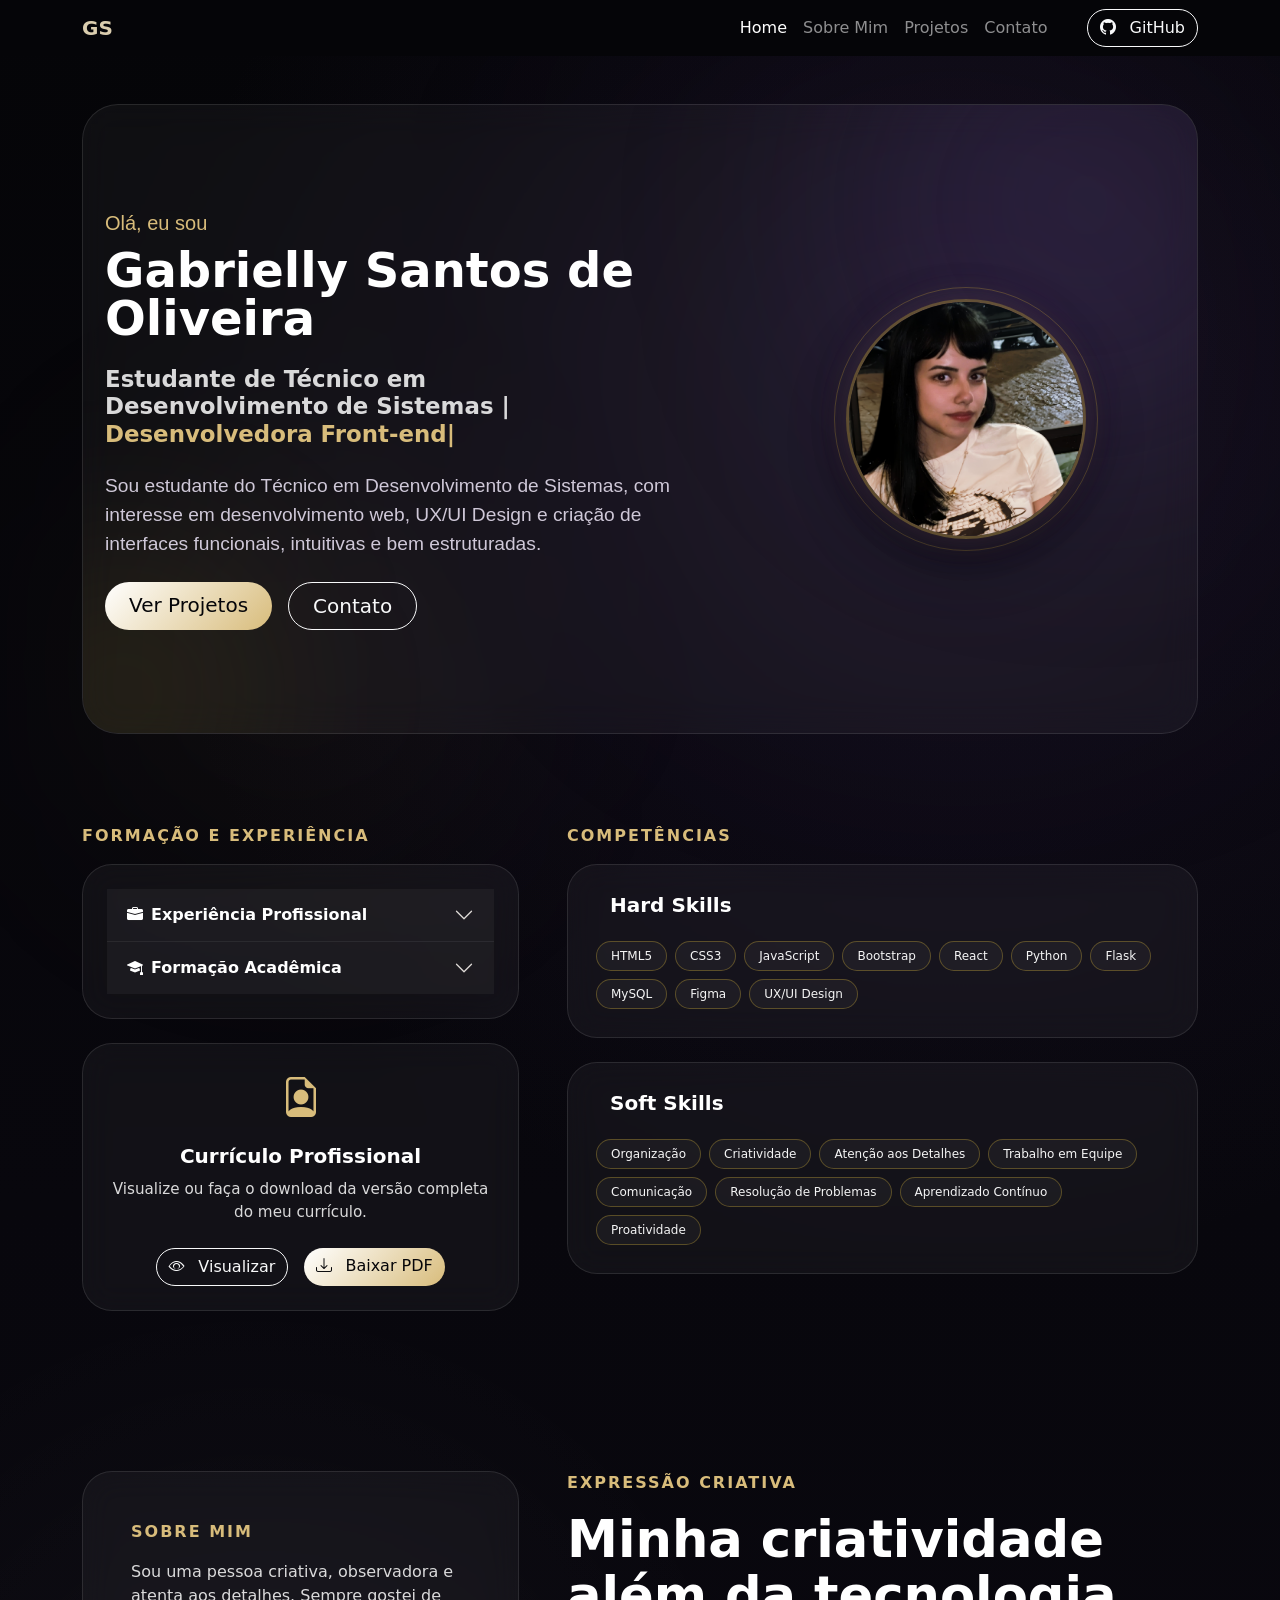
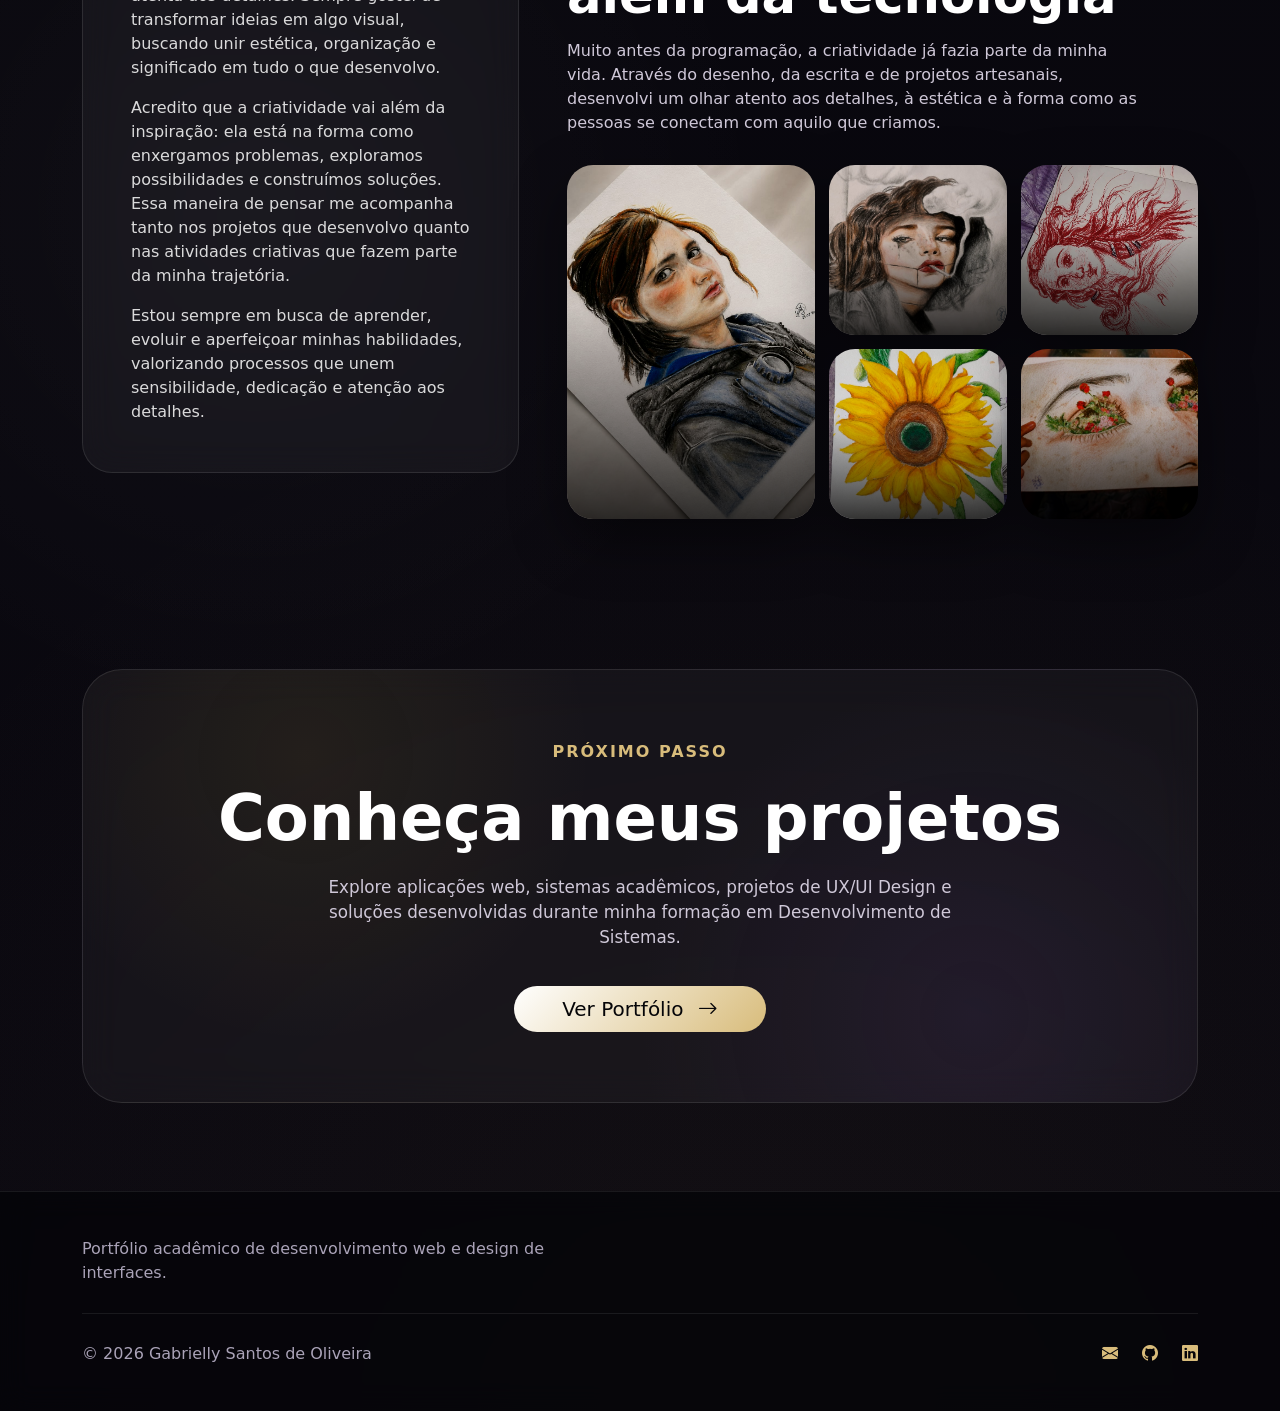
==== index.html @ 883ebcbf "att fontes" ====
<!DOCTYPE html>
<html lang="pt-br">

<head>
  <meta charset="UTF-8">
  <meta name="viewport" content="width=device-width, initial-scale=1.0">
  <title>Meu Portfólio</title>
  <link href="https://cdn.jsdelivr.net/npm/bootstrap@5.3.3/dist/css/bootstrap.min.css" rel="stylesheet">
  <link href="https://cdn.jsdelivr.net/npm/bootstrap-icons/font/bootstrap-icons.css" rel="stylesheet">
  <link rel="stylesheet" href="style-index.css">
</head>

<body class="d-flex flex-column min-vh-100">

  <nav class="navbar navbar-expand-lg navbar-dark">
    <div class="container">
      <a class="navbar-brand fw-bold" href="index.html">GS</a>

      <button class="navbar-toggler" type="button" data-bs-toggle="collapse" data-bs-target="#menu">
        <span class="navbar-toggler-icon"></span>
      </button>

      <div class="collapse navbar-collapse" id="menu">
        <ul class="navbar-nav ms-auto align-items-lg-center">
          <li class="nav-item">
            <a class="nav-link active" href="index.html">Home</a>
          </li>

          <li class="nav-item">
            <a class="nav-link" href="#sobre">Sobre Mim</a>
          </li>

          <li class="nav-item">
            <a class="nav-link" href="portfolio.html">Projetos</a>
          </li>

          <li class="nav-item">
            <a class="nav-link" href="contato.html">Contato</a>
          </li>

          <li class="nav-item ms-lg-3">
          <li class="nav-item ms-lg-3">
            <a href="https://github.com/GabriellySantos00" target="_blank" class="btn btn-outline-light rounded-pill">
              <i class="bi bi-github me-2"></i>
              GitHub
            </a>
          </li>
        </ul>
      </div>
    </div>
  </nav>


  <main class="container my-5 flex-grow-1">


    <section id="topo" class="section-area hero-art p-5">
      <div class="row align-items-center g-5">

        <div class="col-lg-7">


          <p class="lead mb-2">Olá, eu sou</p>

          <h1 class="hero-title">
            Gabrielly Santos de Oliveira
          </h1>

          <h3 class="mt-4 fw-bold hero-subtitle">
            Estudante de Técnico em<br>
            Desenvolvimento de Sistemas |
            <span class="typing-text"></span><span class="cursor">|</span>
          </h3>

          <p class="lead hero-text mt-4">
            Sou estudante do Técnico em Desenvolvimento de Sistemas, com interesse em desenvolvimento web,
            UX/UI Design e criação de interfaces funcionais, intuitivas e bem estruturadas.
          </p>

          <div class="d-flex gap-3 mt-4 flex-wrap">
            <a href="portfolio.html" class="btn btn-primary btn-lg rounded-pill px-4">
              Ver Projetos
            </a>

            <a href="contato.html" class="btn btn-outline-light btn-lg rounded-pill px-4">
              Contato
            </a>
          </div>
        </div>

        <div class="col-lg-5 text-center">
          <div class="profile-frame">
            <img src="imagens/eu.jpg" class="img-fluid profile-img" alt="Foto de perfil">
          </div>
        </div>

      </div>
    </section>


    <section id="jornada" class="section-area profile-section">
      <div class="row align-items-start g-5">


        <div class="col-lg-5">

          <p class="hero-label text-uppercase">Formação e Experiência</p>


          <div class="card art-card">
            <div class="card-body p-4">

              <div class="accordion accordion-flush" id="accordionCurriculo">

                <div class="accordion-item">
                  <h2 class="accordion-header">
                    <button class="accordion-button collapsed fw-bold" type="button" data-bs-toggle="collapse"
                      data-bs-target="#experiencia">
                      <i class="bi bi-briefcase-fill me-2"></i>
                      Experiência Profissional
                    </button>
                  </h2>

                  <div id="experiencia" class="accordion-collapse collapse" data-bs-parent="#accordionCurriculo">
                    <div class="accordion-body">
                      <h5 class="fw-bold">Aprendiz em Logística — CAIO</h5>

                      <p class="text-muted mb-2">
                        2023 – 2024
                      </p>

                      <p class="text-muted">
                        Atuei por 2 anos na área de logística, realizando controle de materiais,
                        registros em sistema, organização de informações e análise de inconsistências.
                      </p>

                      <h5 class="fw-bold mt-4">Registro Empregatício — Usina São Manuel SA</h5>

                      <p class="text-muted mb-2">
                        2025 – Atual
                      </p>

                      <ul class="text-muted mb-0">
                        <li>Comprovação de assiduidade</li>
                        <li>Desenvolvimento front-end e back-end</li>
                        <li>Manipulação de banco de dados</li>
                        <li>Elaboração de projetos</li>
                      </ul>
                    </div>
                  </div>
                </div>

                <div class="accordion-item">
                  <h2 class="accordion-header">
                    <button class="accordion-button collapsed fw-bold" type="button" data-bs-toggle="collapse"
                      data-bs-target="#formacao">
                      <i class="bi bi-mortarboard-fill me-2"></i>
                      Formação Acadêmica
                    </button>
                  </h2>

                  <div id="formacao" class="accordion-collapse collapse" data-bs-parent="#accordionCurriculo">
                    <div class="accordion-body">
                      <h5 class="fw-bold">Técnico em Desenvolvimento de Sistemas</h5>

                      <p class="text-muted">SENAI — Em andamento</p>

                      <ul class="text-muted mb-0">
                        <li>Lógica de programação</li>
                        <li>Desenvolvimento web</li>
                        <li>Front-end e back-end</li>
                        <li>Banco de dados</li>
                        <li>UX/UI Design</li>
                      </ul>

                      <h5 class="fw-bold mt-4">Curso de Inglês - Nível Básico</h5>

                      <p class="text-muted">
                        NovaMicroWay — 2018
                      </p>

                      <ul class="text-muted mb-0">
                        <li>Leitura e interpretação de textos</li>
                        <li>Vocabulário e comunicação</li>
                        <li>Compreensão oral e escrita</li>
                      </ul>
                    </div>
                  </div>
                </div>

              </div>

            </div>
          </div>


          <div class="mt-4">
            <div class="card art-card curriculo-card">
              <div class="card-body p-4 text-center">

                <i class="bi bi-file-earmark-person fs-1 mb-3 d-block"></i>

                <h5 class="fw-bold">Currículo Profissional</h5>

                <p class="text-muted mb-4">
                  Visualize ou faça o download da versão completa do meu currículo.
                </p>

                <div class="d-flex justify-content-center gap-3 flex-wrap">
                  <a href="/gabrielly_oliveira_curriculo.pdf" target="_blank"
                    class="btn btn-outline-light rounded-pill">
                    <i class="bi bi-eye me-2"></i>
                    Visualizar
                  </a>

                  <a href="/gabrielly_oliveira_curriculo.pdf" download class="btn btn-primary rounded-pill">
                    <i class="bi bi-download me-2"></i>
                    Baixar PDF
                  </a>
                </div>

              </div>
            </div>
          </div>

        </div>


        <div class="col-lg-7">

          <p class="hero-label text-uppercase">Competências</p>



          <div class="skill-category-card mb-4">
            <div class="skill-category-title">
              <i class="bi"></i>
              <h5>Hard Skills</h5>
            </div>

            <div class="d-flex flex-wrap gap-2">
              <span class="badge">HTML5</span>
              <span class="badge">CSS3</span>
              <span class="badge">JavaScript</span>
              <span class="badge">Bootstrap</span>
              <span class="badge">React</span>
              <span class="badge">Python</span>
              <span class="badge">Flask</span>
              <span class="badge">MySQL</span>
              <span class="badge">Figma</span>
              <span class="badge">UX/UI Design</span>
            </div>
          </div>

          <div class="skill-category-card">
            <div class="skill-category-title">
              <i class="bi"></i>
              <h5>Soft Skills</h5>
            </div>

            <div class="d-flex flex-wrap gap-2">
              <span class="badge">Organização</span>
              <span class="badge">Criatividade</span>
              <span class="badge">Atenção aos Detalhes</span>
              <span class="badge">Trabalho em Equipe</span>
              <span class="badge">Comunicação</span>
              <span class="badge">Resolução de Problemas</span>
              <span class="badge">Aprendizado Contínuo</span>
              <span class="badge">Proatividade</span>
            </div>
          </div>

        </div>

      </div>
    </section>

    <section id="sobre" class="section-area about-section">
      <div class="row align-items-center g-5">


        <div class="col-lg-5">
          <div class="card art-card h-100">
            <div class="card-body p-4 p-lg-5">

              <p class="hero-label text-uppercase">
                Sobre mim
              </p>

              <p class="text-muted">
                Sou uma pessoa criativa, observadora e atenta aos detalhes. Sempre gostei de transformar ideias em algo
                visual, buscando unir estética, organização e significado em tudo o que desenvolvo.
              </p>

              <p class="text-muted">
                Acredito que a criatividade vai além da inspiração: ela está na forma como enxergamos problemas,
                exploramos possibilidades e construímos soluções. Essa maneira de pensar me acompanha tanto nos projetos
                que desenvolvo quanto nas atividades criativas que fazem parte da minha trajetória.
              </p>

              <p class="text-muted mb-0">
                Estou sempre em busca de aprender, evoluir e aperfeiçoar minhas habilidades, valorizando processos que
                unem sensibilidade, dedicação e atenção aos detalhes.
              </p>

            </div>
          </div>
        </div>

        <div class="col-lg-7">

          <p class="hero-label text-uppercase">Expressão Criativa</p>

          <h2 class="creative-heading">
            Minha criatividade<br>
            além da tecnologia
          </h2>

          <p class="creative-subtitle">
            Muito antes da programação, a criatividade já fazia parte da minha vida.
            Através do desenho, da escrita e de projetos artesanais, desenvolvi um olhar
            atento aos detalhes, à estética e à forma como as pessoas se conectam com aquilo que criamos.
          </p>

          <div class="creative-gallery-pro">

            <button class="art-preview art-main" data-bs-toggle="modal" data-bs-target="#modalArte1">
              <img src="imagens/desenho1.jpg" alt="Desenho feito à mão">
              <span>Visualizar obra</span>
            </button>

            <button class="art-preview" data-bs-toggle="modal" data-bs-target="#modalArte2">
              <img src="imagens/desenho2.jpg" alt="Desenho feito à mão">
              <span>Visualizar obra</span>
            </button>

            <button class="art-preview" data-bs-toggle="modal" data-bs-target="#modalArte3">
              <img src="imagens/desenho3.jpg" alt="Desenho feito à mão">
              <span>Visualizar obra</span>
            </button>

            <button class="art-preview" data-bs-toggle="modal" data-bs-target="#modalArte4">
              <img src="imagens/desenho4.jpg" alt="Desenho feito à mão">
              <span>Visualizar obra</span>
            </button>

            <button class="art-preview" data-bs-toggle="modal" data-bs-target="#modalArte5">
              <img src="imagens/desenho5.jpg" alt="Desenho feito à mão">
              <span>Visualizar obra</span>
            </button>

          </div>
        </div>

      </div>
    </section>


    <section class="cta-projects">

      <div class="cta-card">

        <p class="hero-label text-uppercase">
          Próximo passo
        </p>

        <h2 class="cta-title">
          Conheça meus projetos
        </h2>

        <p class="cta-text">
          Explore aplicações web, sistemas acadêmicos, projetos de UX/UI Design
          e soluções desenvolvidas durante minha formação em Desenvolvimento de Sistemas.
        </p>

        <a href="portfolio.html" class="btn btn-primary btn-lg rounded-pill px-5">

          Ver Portfólio
          <i class="bi bi-arrow-right ms-2"></i>

        </a>

      </div>

    </section>

    <div class="modal fade" id="modalArte1" tabindex="-1">
      <div class="modal-dialog modal-dialog-centered modal-xl">
        <div class="modal-content art-modal">
          <button type="button" class="btn-close btn-close-white ms-auto m-3" data-bs-dismiss="modal"></button>
          <img src="imagens/desenho1.jpg" alt="Desenho ampliado">
        </div>
      </div>
    </div>

    <div class="modal fade" id="modalArte2" tabindex="-1">
      <div class="modal-dialog modal-dialog-centered modal-xl">
        <div class="modal-content art-modal">
          <button type="button" class="btn-close btn-close-white ms-auto m-3" data-bs-dismiss="modal"></button>
          <img src="imagens/desenho2.jpg" alt="Desenho ampliado">
        </div>
      </div>
    </div>

    <div class="modal fade" id="modalArte3" tabindex="-1">
      <div class="modal-dialog modal-dialog-centered modal-xl">
        <div class="modal-content art-modal">
          <button type="button" class="btn-close btn-close-white ms-auto m-3" data-bs-dismiss="modal"></button>
          <img src="imagens/desenho3.jpg" alt="Desenho ampliado">
        </div>
      </div>
    </div>
    <div class="modal fade" id="modalArte4" tabindex="-1">
      <div class="modal-dialog modal-dialog-centered modal-xl">
        <div class="modal-content art-modal">
          <button type="button" class="btn-close btn-close-white ms-auto m-3" data-bs-dismiss="modal"></button>
          <img src="imagens/desenho4.jpg" alt="Desenho ampliado">
        </div>
      </div>
    </div>
    <div class="modal fade" id="modalArte5" tabindex="-1">
      <div class="modal-dialog modal-dialog-centered modal-xl">
        <div class="modal-content art-modal">
          <button type="button" class="btn-close btn-close-white ms-auto m-3" data-bs-dismiss="modal"></button>
          <img src="imagens/desenho5.jpg" alt="Desenho ampliado">
        </div>
      </div>
    </div>
  </main>



  <footer class="portfolio-footer mt-auto">
    <div class="container">
      <div class="row align-items-center g-4">

        <div class="col-md-6 text-center text-md-start">

          <p class="footer-subtitle mb-0">
            Portfólio acadêmico de desenvolvimento web e design de interfaces.
          </p>
        </div>



      </div>

      <div class="footer-divider"></div>

      <div class="d-flex flex-column flex-md-row justify-content-between align-items-center gap-3">

        <p class="footer-copy mb-0">
          © 2026 Gabrielly Santos de Oliveira
        </p>

        <div class="footer-social">

          <a href="mailto:gabby28.ap@gmail.com">
            <i class="bi bi-envelope-fill"></i>
          </a>

          <a href="https://github.com/GabriellySantos00">
            <i class="bi bi-github"></i>
          </a>

          <a href="https://www.linkedin.com/in/gabrielly--oliveira/">
            <i class="bi bi-linkedin"></i>
          </a>

        </div>

      </div>
    </div>
  </footer>


  <script src="https://cdn.jsdelivr.net/npm/bootstrap@5.3.3/dist/js/bootstrap.bundle.min.js"></script>
  <script src="script-index.js"></script>
</body>

</html>
---- style-index.css ----
html {
    scroll-behavior: smooth;
}

body {
    background:
        radial-gradient(circle at 75% 15%,
            rgba(78, 52, 115, .18),
            transparent 30%),

        radial-gradient(circle at 20% 60%,
            rgba(255, 255, 255, .03),
            transparent 25%),

        radial-gradient(circle at 60% 100%,
            rgba(185, 150, 84, .05),
            transparent 35%),

        linear-gradient(180deg,
            #050508 0%,
            #08070d 40%,
            #0b0911 100%);

    color: #f5f5f5;
    min-height: 100vh;
    overflow-x: hidden;
}

body::before {
    content: "";
    position: fixed;

    width: 520px;
    height: 520px;

    top: 8%;
    right: 5%;

    background: rgba(78, 52, 115, .16);

    filter: blur(140px);

    border-radius: 50%;

    z-index: -1;

    animation: floatingLight 12s ease-in-out infinite alternate;
}

body::after {
    content: "";

    position: fixed;

    width: 380px;
    height: 380px;

    bottom: 5%;
    left: 8%;

    background: rgba(185, 150, 84, .06);

    filter: blur(130px);

    border-radius: 50%;

    z-index: -1;

    animation: floatingLight2 14s ease-in-out infinite alternate;
}

/* NAVBAR */
.navbar,
.navbar.bg-dark {
    background-color: #050508 !important;
    background: #050508 !important;
    backdrop-filter: none;
}

/* HERO */
.hero-art {
    background: rgba(255, 255, 255, .045);
    border: 1px solid rgba(255, 255, 255, .10);
    backdrop-filter: blur(18px);
    border-radius: 36px;
    position: relative;
    overflow: hidden;
    animation: fadeUp .9s ease both;
    padding: 32px 22px !important;
    min-height: 70vh;
}

.hero-art::before {
    content: "";
    position: absolute;
    width: 460px;
    height: 460px;
    right: -120px;
    top: -130px;
    border-radius: 50%;
    background: rgba(78, 52, 115, .28);
    filter: blur(115px);
    animation: pulseGlow 5s ease-in-out infinite alternate;
}

.hero-subtitle {
    font-size: 1.43rem;
}

.hero-text {
    font-size: 1.2rem;
}

.lead {
    color: #d8bc7b !important;
    font-weight: 400;
    font-family: "Inter", sans-serif;
}

.hero-art::after {
    content: "";
    position: absolute;
    width: 280px;
    height: 280px;
    left: -100px;
    bottom: -100px;
    border-radius: 50%;
    background: rgba(212, 175, 55, .10);
    filter: blur(90px);
}

.hero-art * {
    position: relative;
    z-index: 2;
}

.hero-label {
    color: #d8bc7b;
    letter-spacing: 2px;
    font-weight: 600;
}

.hero-title {
    color: #ffffff;
    font-size: clamp(2rem, 4vw, 3rem);
    font-weight: 800;
    line-height: 1;
}




.hero-text,
.text-muted {
    color: #cfc8d8 !important;
}

.profile-frame {
    display: inline-block;
    position: relative;
    animation: floatImg 4s ease-in-out infinite;
}

.profile-frame::before {
    content: "";
    position: absolute;
    inset: -12px;
    border-radius: 50%;
    border: 1px solid rgba(212, 175, 55, .30);
}

.profile-img {
    width: 240px;
    height: 240px;
    object-fit: cover;
    border-radius: 50%;
    border: 3px solid rgba(212, 175, 55, .35);
    box-shadow:
        0 0 35px rgba(78, 52, 115, .25),
        0 0 30px rgba(212, 175, 55, .10),
        0 22px 55px rgba(0, 0, 0, .45);
}

.art-card {
    background: rgba(255, 255, 255, .045) !important;
    border: 1px solid rgba(255, 255, 255, .10) !important;
    color: #f5f5f5 !important;
    border-radius: 30px !important;
    backdrop-filter: blur(16px);
    transition: .35s ease;
    animation: fadeUp .9s ease both;
}

.art-card:hover {
    transform: translateY(-8px);
    border-color: rgba(212, 175, 55, .35) !important;
    box-shadow:
        0 0 35px rgba(78, 52, 115, .15),
        0 25px 55px rgba(0, 0, 0, .38);
}

.art-card h3,
.art-card h4,
.art-card h5,
.art-card h6 {
    color: #ffffff !important;
}


.badge {
    background: rgba(255, 255, 255, .04) !important;
    color: #f5f5f5 !important;
    border: 1px solid rgba(212, 175, 55, .34);
    border-radius: 999px;
    padding: 8px 14px !important;
    font-weight: 500;
    transition: .3s;
}

.badge:hover {
    border-color: #d8bc7b;
    box-shadow: 0 0 18px rgba(212, 175, 55, .20);
}

.skills-category-grid {
    display: grid;
    grid-template-columns: 1fr 1fr;
    gap: 24px;
}

.skill-category-card {
    background: rgba(255, 255, 255, .045);
    border: 1px solid rgba(255, 255, 255, .10);
    border-radius: 30px;
    padding: 28px;
    backdrop-filter: blur(16px);
    transition: .35s ease;
}

.skill-category-card+.skill-category-card {
    margin-top: 20px;
}

.skill-category-card:hover {
    transform: translateY(-8px);
    border-color: rgba(212, 175, 55, .35);
    box-shadow:
        0 0 35px rgba(78, 52, 115, .15),
        0 25px 55px rgba(0, 0, 0, .38);
}

.skill-category-title {
    display: flex;
    align-items: center;
    gap: 14px;
    margin-bottom: 24px;
}

.skill-category-title i {
    color: #d8bc7b;
    font-size: 1.8rem;
}

.skill-category-title h5 {
    color: #fff;
    font-weight: 700;
    margin: 0;
}

@media (max-width: 768px) {
    .skills-category-grid {
        grid-template-columns: 1fr;
    }
}

.btn-primary {
    background: linear-gradient(135deg, #ffffff, #d8bc7b);
    border: none;
    color: #050508 !important;
    transition: .3s;
}

.btn-primary:hover {
    background: linear-gradient(135deg, #d8bc7b, #b68b42);
    transform: translateY(-3px);
    color: #050508 !important;
    box-shadow: 0 0 25px rgba(212, 175, 55, .28);
}

.accordion-item {
    background: transparent !important;
    border-color: rgba(255, 255, 255, .10) !important;
}

.accordion-button {
    background: rgba(255, 255, 255, .04) !important;
    color: #ffffff !important;
}

.accordion-button:not(.collapsed) {
    background: rgba(212, 175, 55, .08) !important;
}

.accordion-button::after {
    filter: invert(1);
}

.accordion-body {
    background: transparent !important;
    color: #cfc8d8 !important;
}

.portfolio-footer {
    margin-top: 90px;
    padding: 45px 0;
    background: rgba(5, 5, 8, .78);
    border-top: 1px solid rgba(255, 255, 255, .08);
    backdrop-filter: blur(14px);
}

.footer-title {
    color: #ffffff;
}

.footer-subtitle,
.footer-copy {
    color: #aaa3b8;
}

.footer-divider {
    height: 1px;
    background: rgba(255, 255, 255, .08);
    margin: 28px 0;
}

.footer-social {
    display: flex;
    gap: 24px;
}

.footer-social a {
    color: #d8bc7b;
    text-decoration: none;
    transition: .3s;
}

.footer-social a:hover {
    color: #fff;
    transform: translateY(-3px);
}

.section-area {
    padding: 70px 0;
    margin-bottom: 20px;
    display: flex;
    align-items: center;
}


.section-title {
    font-size: clamp(2.4rem, 5vw, 4.2rem);
    font-weight: 800;
    color: #fff;
}

.typing-text {
    color: #d8bc7b;
    /* display: inline-block;
    white-space: nowrap; */
}

.cursor {
    color: #d8bc7b;
    animation: blink .8s infinite;
}

.section-img {
    width: 100%;
    max-height: 420px;
    object-fit: cover;
    border-radius: 32px;
    border: 1px solid rgba(255, 255, 255, .10);
    box-shadow: 0 25px 60px rgba(0, 0, 0, .45);
}

.cta-section {
    text-align: center;
    padding: 90px 30px;
}

@keyframes blink {
    50% {
        opacity: 0;
    }
}


@keyframes floatingLight {
    from {
        transform: translate(0, 0) scale(1);
    }

    to {
        transform: translate(-80px, 60px) scale(1.15);
    }
}

@keyframes floatingLight2 {
    from {
        transform: translate(0, 0) scale(1);
    }

    to {
        transform: translate(70px, -50px) scale(1.1);
    }
}

@keyframes pulseGlow {
    from {
        opacity: .45;
        transform: scale(1);
    }

    to {
        opacity: .85;
        transform: scale(1.12);
    }
}

@keyframes fadeUp {
    from {
        opacity: 0;
        transform: translateY(28px);
    }

    to {
        opacity: 1;
        transform: translateY(0);
    }
}

@keyframes floatImg {

    0%,
    100% {
        transform: translateY(0);
    }

    50% {
        transform: translateY(-12px);
    }
}

.creative-box {
    background: rgba(255, 255, 255, .045);
    border: 1px solid rgba(255, 255, 255, .10);
    border-radius: 30px;
    padding: 32px;
    backdrop-filter: blur(16px);
    animation: fadeUp .9s ease both;
}

.creative-title {
    color: #fff;
    font-size: clamp(1.8rem, 3vw, 2.6rem);
    font-weight: 800;
    margin-bottom: 16px;
}

.creative-heading {
    font-size: clamp(2rem, 4vw, 3.2rem);
    font-weight: 800;
    line-height: 1.1;
    color: #fff;
    margin-bottom: 16px;
}

.creative-subtitle {
    color: #cfc8d8;
    max-width: 580px;
    margin-bottom: 30px;

}

.creative-gallery-pro {
    display: grid;
    grid-template-columns: 1.4fr 1fr 1fr;
    grid-template-rows: 170px 170px;
    gap: 14px;
}

.art-preview {
    position: relative;
    border: 0;
    padding: 0;
    border-radius: 26px;
    overflow: hidden;
    background: transparent;
    cursor: pointer;
    box-shadow: 0 22px 55px rgba(0, 0, 0, .45);
}

.art-main {
    grid-row: span 2;
}

.art-preview img {
    width: 100%;
    height: 100%;
    object-fit: cover;
    transition: .6s ease;
    filter: contrast(1.05) brightness(.88);
}

.art-preview::after {
    content: "";
    position: absolute;
    inset: 0;
    background: linear-gradient(to top, rgba(0, 0, 0, .75), transparent 60%);
}

.art-preview:hover img {
    transform: scale(1.08);
    filter: contrast(1.12) brightness(1);
}

.art-preview:hover {
    outline: 1px solid rgba(212, 175, 55, .45);
    box-shadow:
        0 0 35px rgba(78, 52, 115, .22),
        0 28px 65px rgba(0, 0, 0, .55);
}

.art-preview:hover span::after {
    content: " • ampliar";
    color: #d8bc7b;
    font-weight: 500;
}

.art-preview span {
    position: absolute;
    left: 20px;
    bottom: 18px;
    z-index: 2;
    color: rgba(255, 255, 255, .9);
    font-size: .9rem;
    font-weight: 500;
    opacity: 0;
    transition: .3s;
}

.art-preview:hover span {
    opacity: 1;
}

@media (max-width: 768px) {
    .creative-gallery-pro {
        grid-template-columns: 1fr;
        grid-template-rows: auto;
    }

    .art-preview,
    .art-main {
        height: 260px;
        grid-row: auto;
    }
}

.art-modal {
    background: rgba(5, 5, 8, .95) !important;
    border: 1px solid rgba(255, 255, 255, .12);
    border-radius: 28px;
    overflow: hidden;
    backdrop-filter: blur(18px);
}

.art-modal img {
    width: 100%;
    max-height: 85vh;
    object-fit: contain;
    padding: 0 24px 24px;
}

.modal-backdrop.show {
    opacity: .85;
}

@media (max-width: 768px) {
    .creative-gallery-pro {
        grid-template-columns: 1fr;
        grid-template-rows: auto;
    }

    .main-art {
        grid-row: auto;
    }

    .art-preview {
        height: 260px;
    }
}


.curriculo-card .bi-file-earmark-person {
    color: #d8bc7b;
}

.curriculo-card h5 {
    color: #fff;
    margin-bottom: 10px;
}

.curriculo-card p {
    font-size: .95rem;
}

.cta-projects {
    padding: 60px 0 40px;
}

.cta-card {
    position: relative;
    text-align: center;
    padding: 70px 40px;
    border-radius: 40px;

    background:
        radial-gradient(circle at 20% 20%, rgba(212, 175, 55, .08), transparent 30%),
        radial-gradient(circle at 80% 80%, rgba(78, 52, 115, .18), transparent 35%),
        rgba(255, 255, 255, .04);

    border: 1px solid rgba(255, 255, 255, .10);
    backdrop-filter: blur(18px);
    overflow: hidden;
}

.cta-title {
    color: #fff;
    font-size: clamp(2.2rem, 5vw, 4rem);
    font-weight: 800;
    margin-bottom: 18px;
}

.cta-text {
    max-width: 700px;
    margin: 0 auto 35px;
    color: #cfc8d8;
    font-size: 1.05rem;
}

.cta-card .btn {
    transition: .35s ease;
}

.cta-card .btn:hover {
    transform: translateY(-4px);
}

.navbar-brand {
    color: #f1e2c0e7 !important;
}

@media (max-width: 992px) {
    .section-area {
        padding: 60px 0;
        margin-bottom: 20px;
    }

    .hero-title {
        font-size: 2.7rem;
    }

    .profile-img {
        width: 190px;
        height: 190px;
    }

    .carousel-item img {
        height: 380px !important;
        max-height: 380px;
    }

    .carousel-caption {
        position: static;
        transform: none;
        margin: 18px auto 0;
        max-width: 100%;
    }

    .creative-gallery-pro {
        grid-template-columns: 1fr 1fr;
        grid-template-rows: auto;
    }

    .art-main {
        grid-column: span 2;
        grid-row: auto;
    }

    .art-preview {
        height: 230px;
    }
}

@media (max-width: 576px) {
    main.container {
        padding-inline: 20px;
    }

    .lead {
        color: #ffffff !important;
        font-weight: 300;
        font-family: "Inter", sans-serif;
        font-size: 0.9rem !important;
    }

    .hero-art .btn {
        font-size: 0.95rem !important;
        padding: 10px 14px !important;
    }

    .hero-art {
        padding: 30px 30px !important;
    }

    .navbar-brand {
        font-size: 1.4rem;
    }

    .hero-title {
        font-size: 1.6rem;
        line-height: 1.1;
        word-break: normal;
    }

    .hero-subtitle {
        font-size: 1.2rem;
        min-height: 2.5rem;
        line-height: 1.2;
    }

    .hero-text {
        font-size: 0.93rem !important;
    }

    .hero-art .d-flex {
        display: flex !important;
        flex-wrap: nowrap !important;
        justify-content: center;
        gap: 10px;
    }

    .hero-art .btn {
        flex: 1;
        font-size: 0.78rem;
        padding: 8px 10px;
        min-width: 0;
        white-space: nowrap;
    }

    .hero-art .btn {
        display: inline-flex;
        align-items: center;
        justify-content: center;
    }




    .section-title,
    .creative-heading,
    .cta-title {
        font-size: 1.8rem;
    }

    .skill-category-card,
    .art-card,
    .curriculo-card,
    .cta-card {
        padding: 22px !important;
        border-radius: 24px !important;
    }

    .badge {
        font-size: .8rem;
        padding: 7px 11px !important;
    }

    .carousel-item img {
        height: 260px !important;
        max-height: 260px;
    }

    .carousel-control-prev,
    .carousel-control-next {
        width: 42px;
    }

    .carousel-arrow,
    .carousel-control-prev-icon,
    .carousel-control-next-icon {
        width: 42px;
        height: 42px;
    }

    .creative-gallery-pro {
        grid-template-columns: 1fr;
    }

    .art-main {
        grid-column: auto;
    }

    .art-preview {
        height: 260px;
    }

    .footer-social,
    .footer-links {
        justify-content: center;
    }
}

@media (min-width: 1400px) {
    .container {
        max-width: 1180px;
    }

    .hero-art {
        min-height: 680px;
        padding: 70px !important;
    }

    .hero-title {
        font-size: 3rem;
    }

    .profile-img {
        width: 280px;
        height: 280px;
    }

    .section-area {
        padding: 80px 0;
    }

    .creative-gallery-pro {
        grid-template-rows: 220px 220px;
    }

    .art-preview {
        min-height: 220px;
    }
}

@media (min-width: 1800px) {
    .container {
        max-width: 1280px;
    }

    .hero-art {
        min-height: 720px;
    }

    .hero-title {
        font-size: 3rem;
    }

    .creative-gallery-pro {
        grid-template-rows: 250px 250px;
    }
}

.about-section .row {
    align-items: flex-start !important;
}

/* textos que estavam ficando cinza */
.hero-subtitle {
    color: #ffffffd7 !important;
}

.about-section .text-muted,
.curriculo-card .text-muted {
    color: #ffffffd7 !important;
}
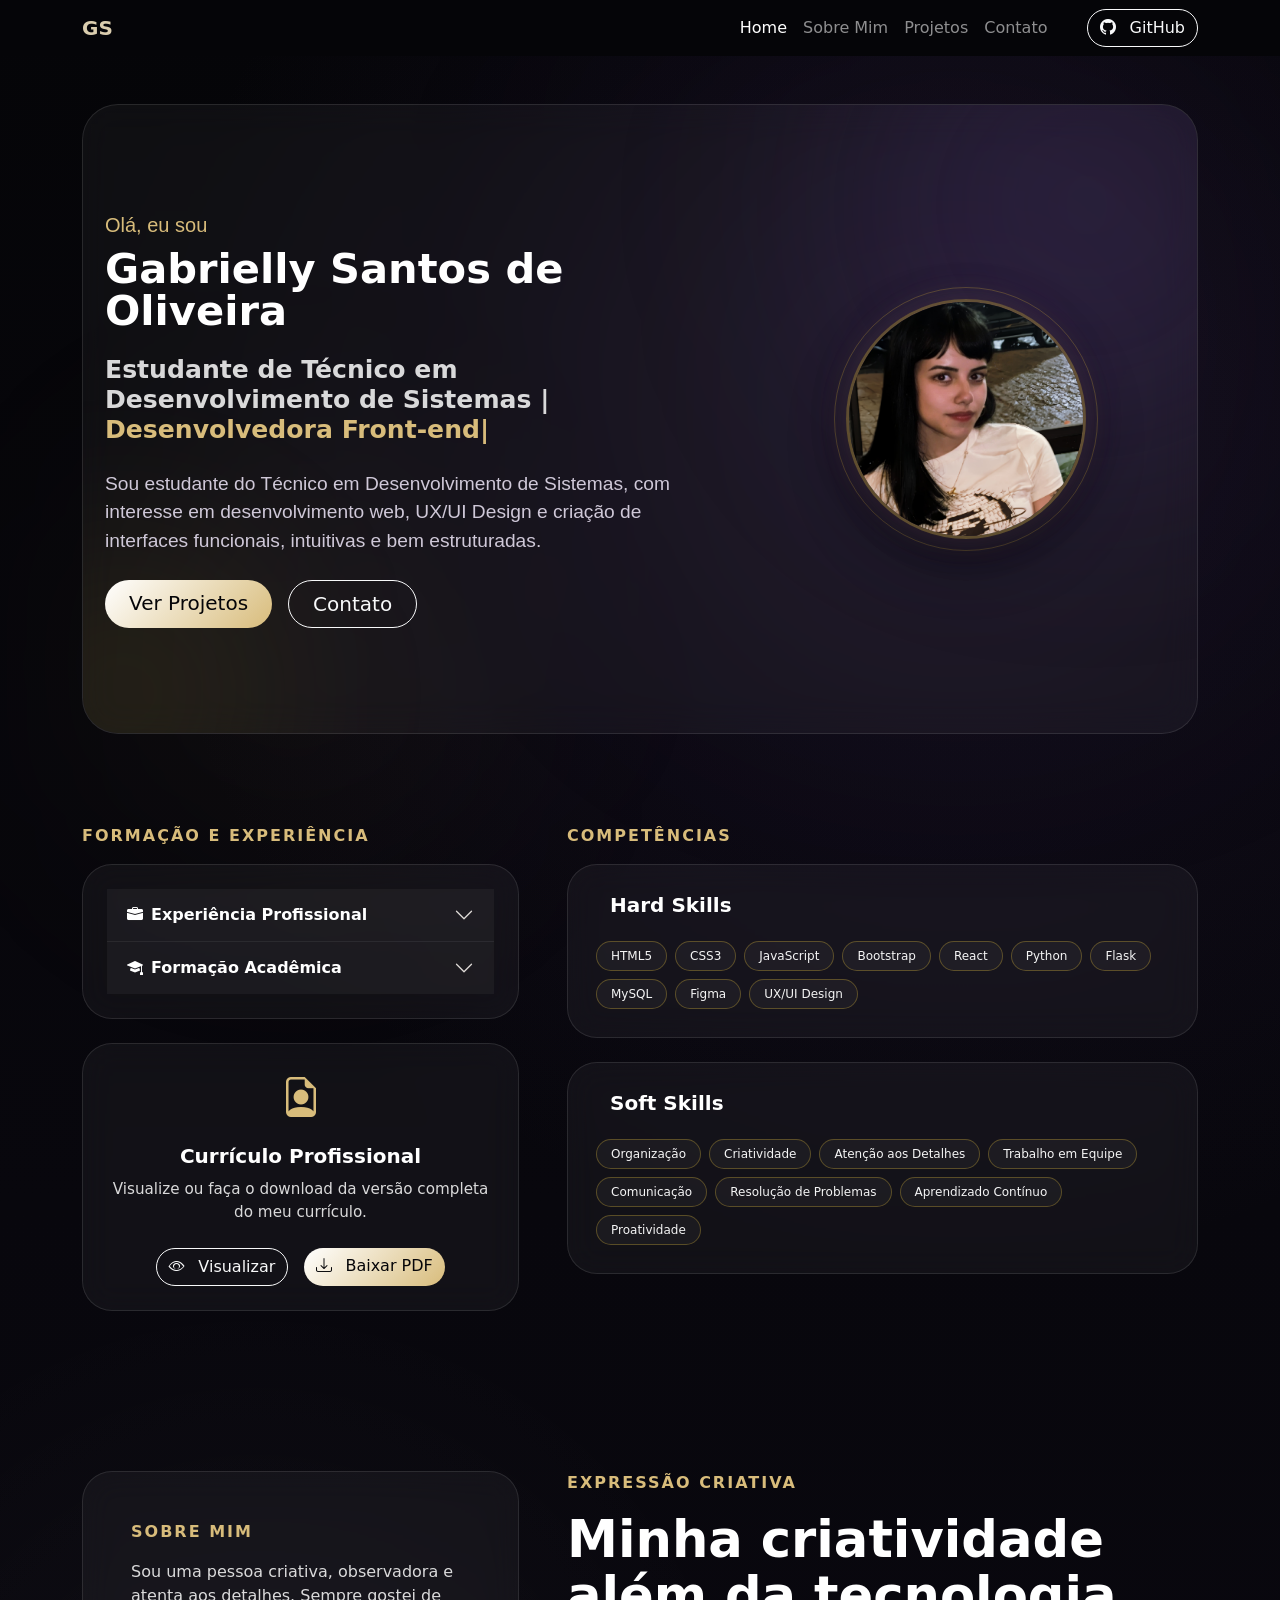
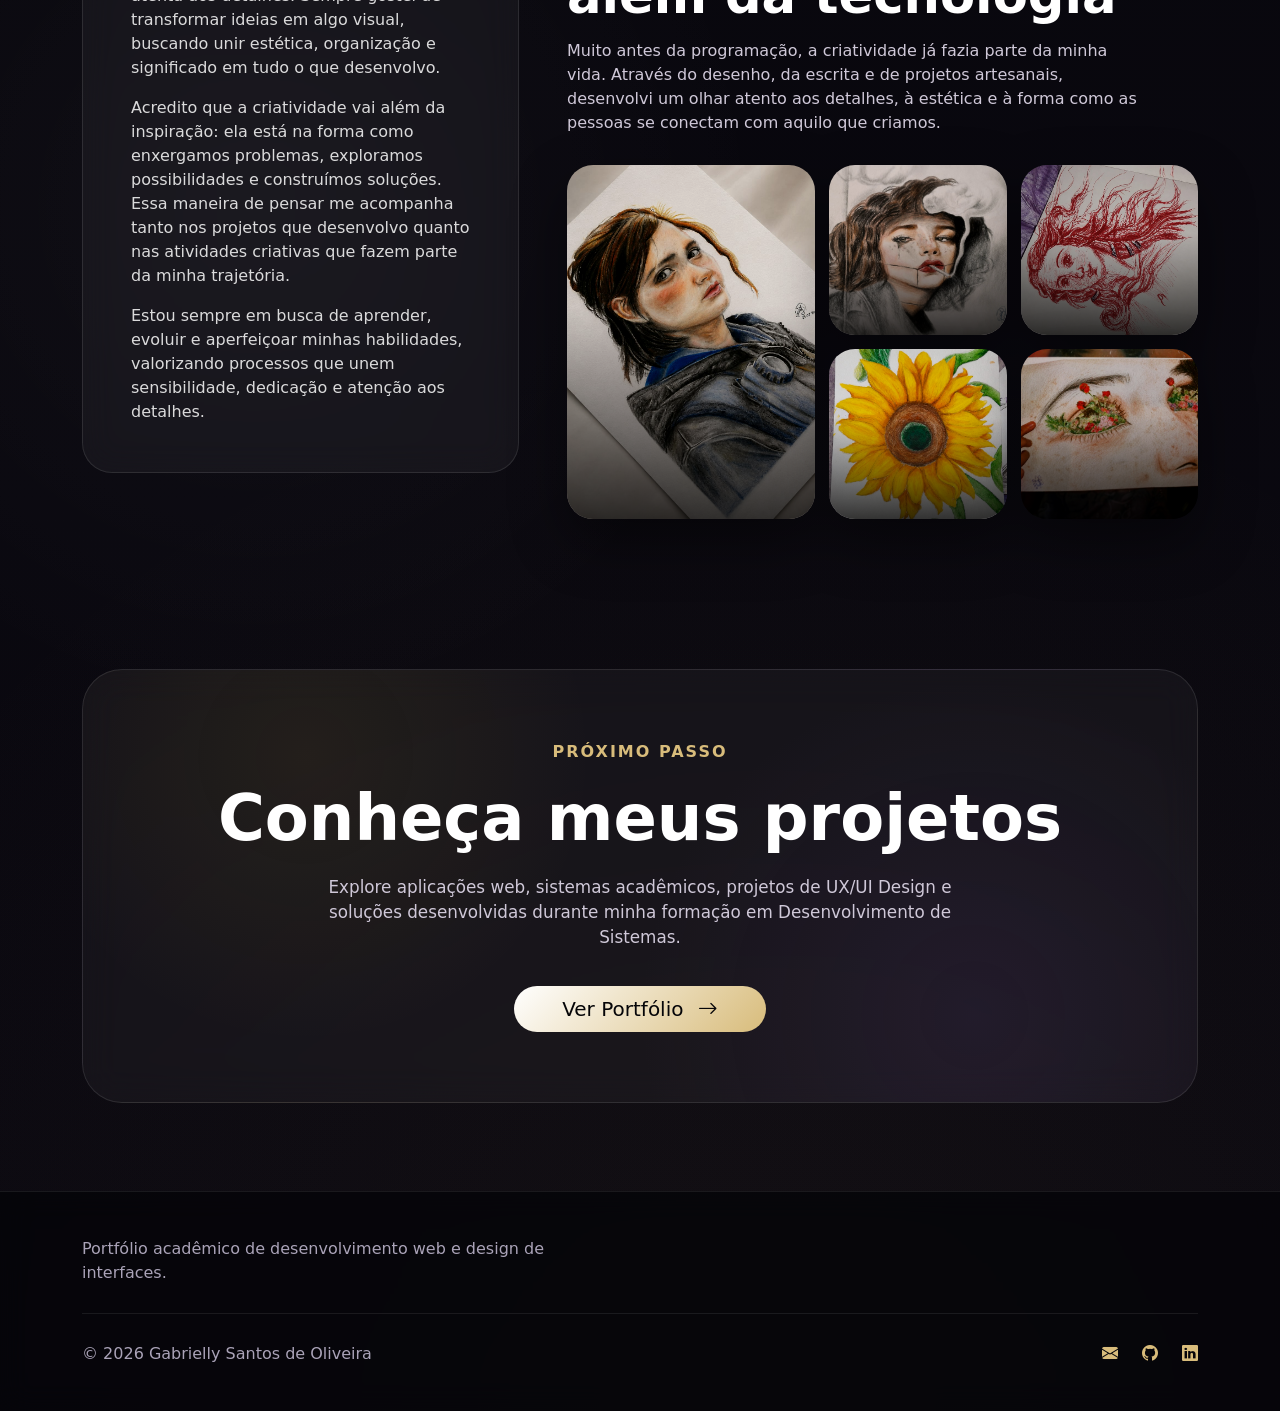
==== commit 51fd1336: "att fontes" ====
--- a/index.html
+++ b/index.html
@@ -60,7 +60,7 @@
         <div class="col-lg-7">
 
 
-          <p class="lead mb-2">Olá, eu sou</p>
+          <p class="lead hero-intro mb-2">Olá, eu sou</p>
 
           <h1 class="hero-title">
             Gabrielly Santos de Oliveira
--- a/style-index.css
+++ b/style-index.css
@@ -104,8 +104,9 @@
 }
 
 .hero-subtitle {
-    font-size: 1.43rem;
-}
+    font-size: 1.57rem;
+}
+
 
 .hero-text {
     font-size: 1.2rem;
@@ -115,6 +116,10 @@
     color: #d8bc7b !important;
     font-weight: 400;
     font-family: "Inter", sans-serif;
+}
+.hero-intro {
+  color: #d8bc7b;
+   font-weight: 400;
 }
 
 .hero-art::after {
@@ -142,7 +147,8 @@
 
 .hero-title {
     color: #ffffff;
-    font-size: clamp(2rem, 4vw, 3rem);
+    font-size: clamp(2rem, 4vw, 2.6rem) !important;
+    ;
     font-weight: 800;
     line-height: 1;
 }
@@ -512,6 +518,7 @@
     filter: contrast(1.05) brightness(.88);
 }
 
+
 .art-preview::after {
     content: "";
     position: absolute;
@@ -707,9 +714,9 @@
         padding-inline: 20px;
     }
 
-    .lead {
-        color: #ffffff !important;
-        font-weight: 300;
+    .hero-intro {
+
+        font-weight: 440;
         font-family: "Inter", sans-serif;
         font-size: 0.9rem !important;
     }
@@ -734,7 +741,7 @@
     }
 
     .hero-subtitle {
-        font-size: 1.2rem;
+        font-size: 1.25rem;
         min-height: 2.5rem;
         line-height: 1.2;
     }
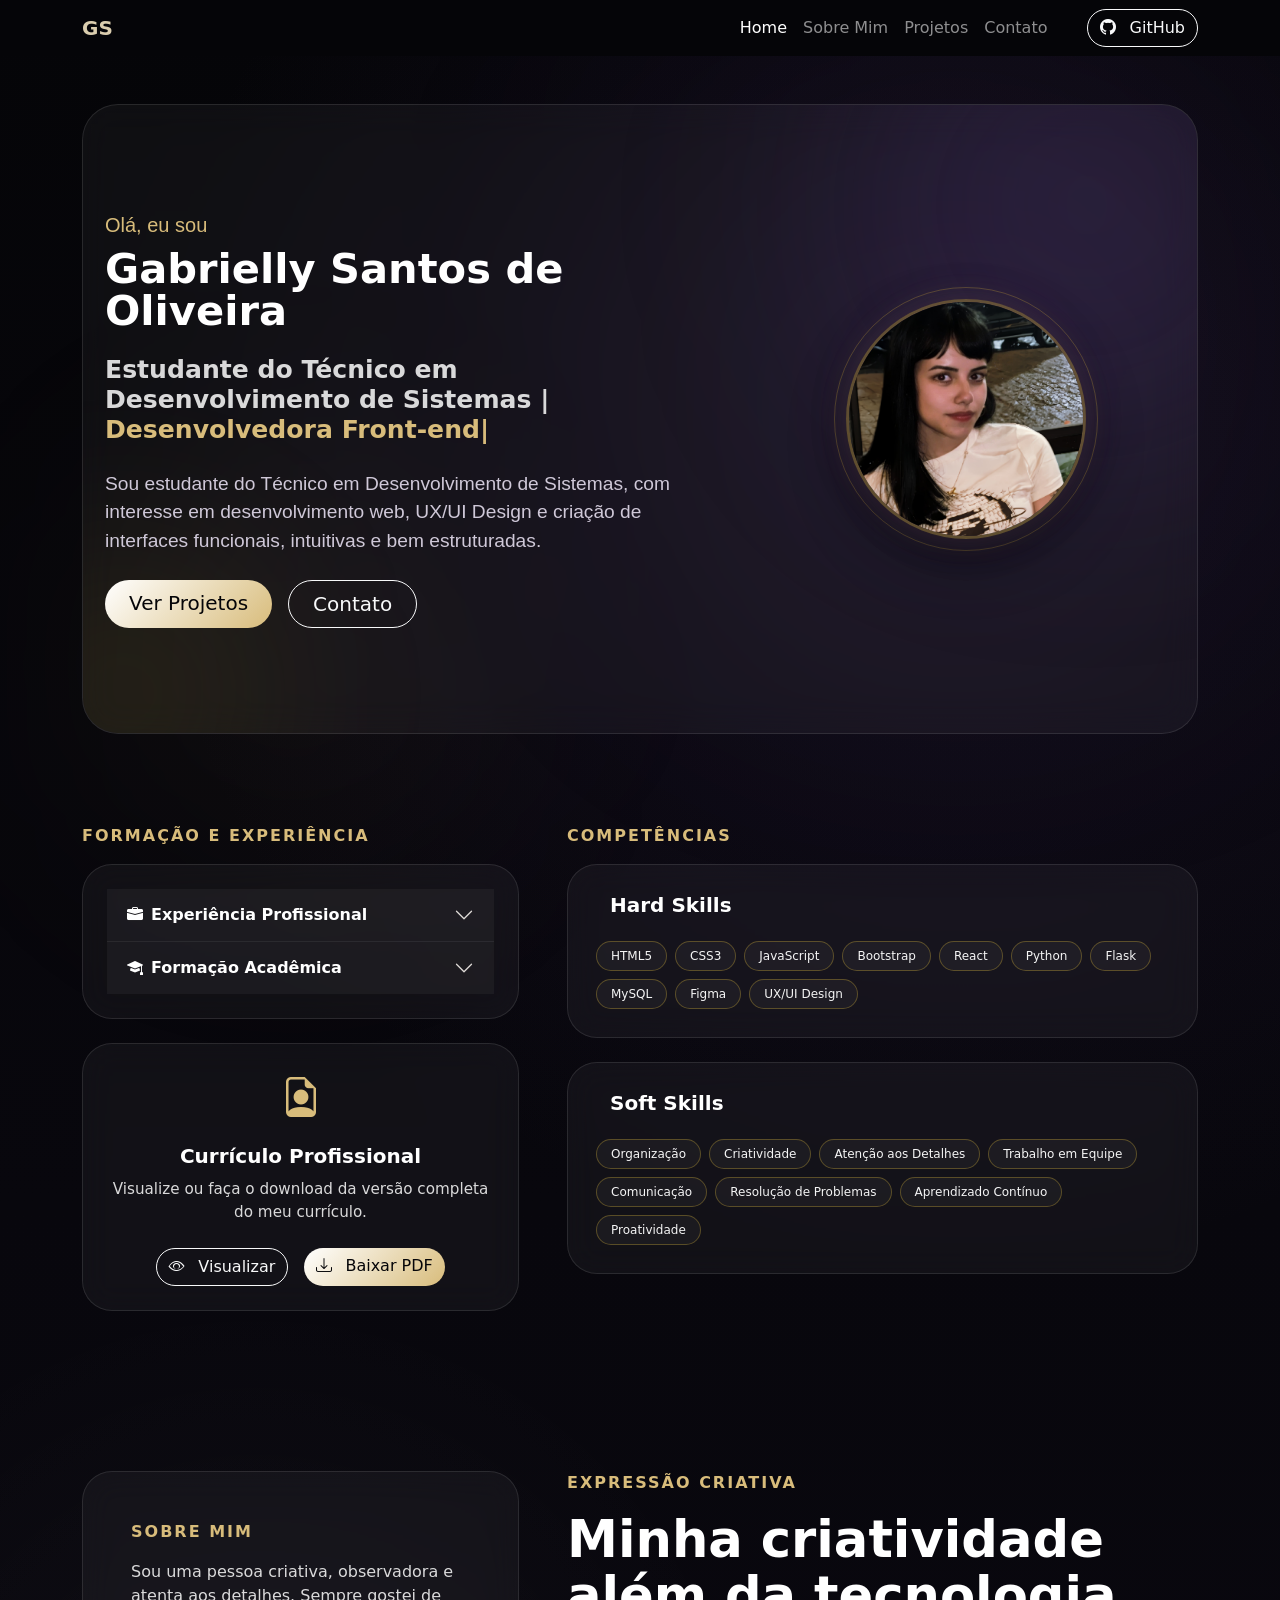
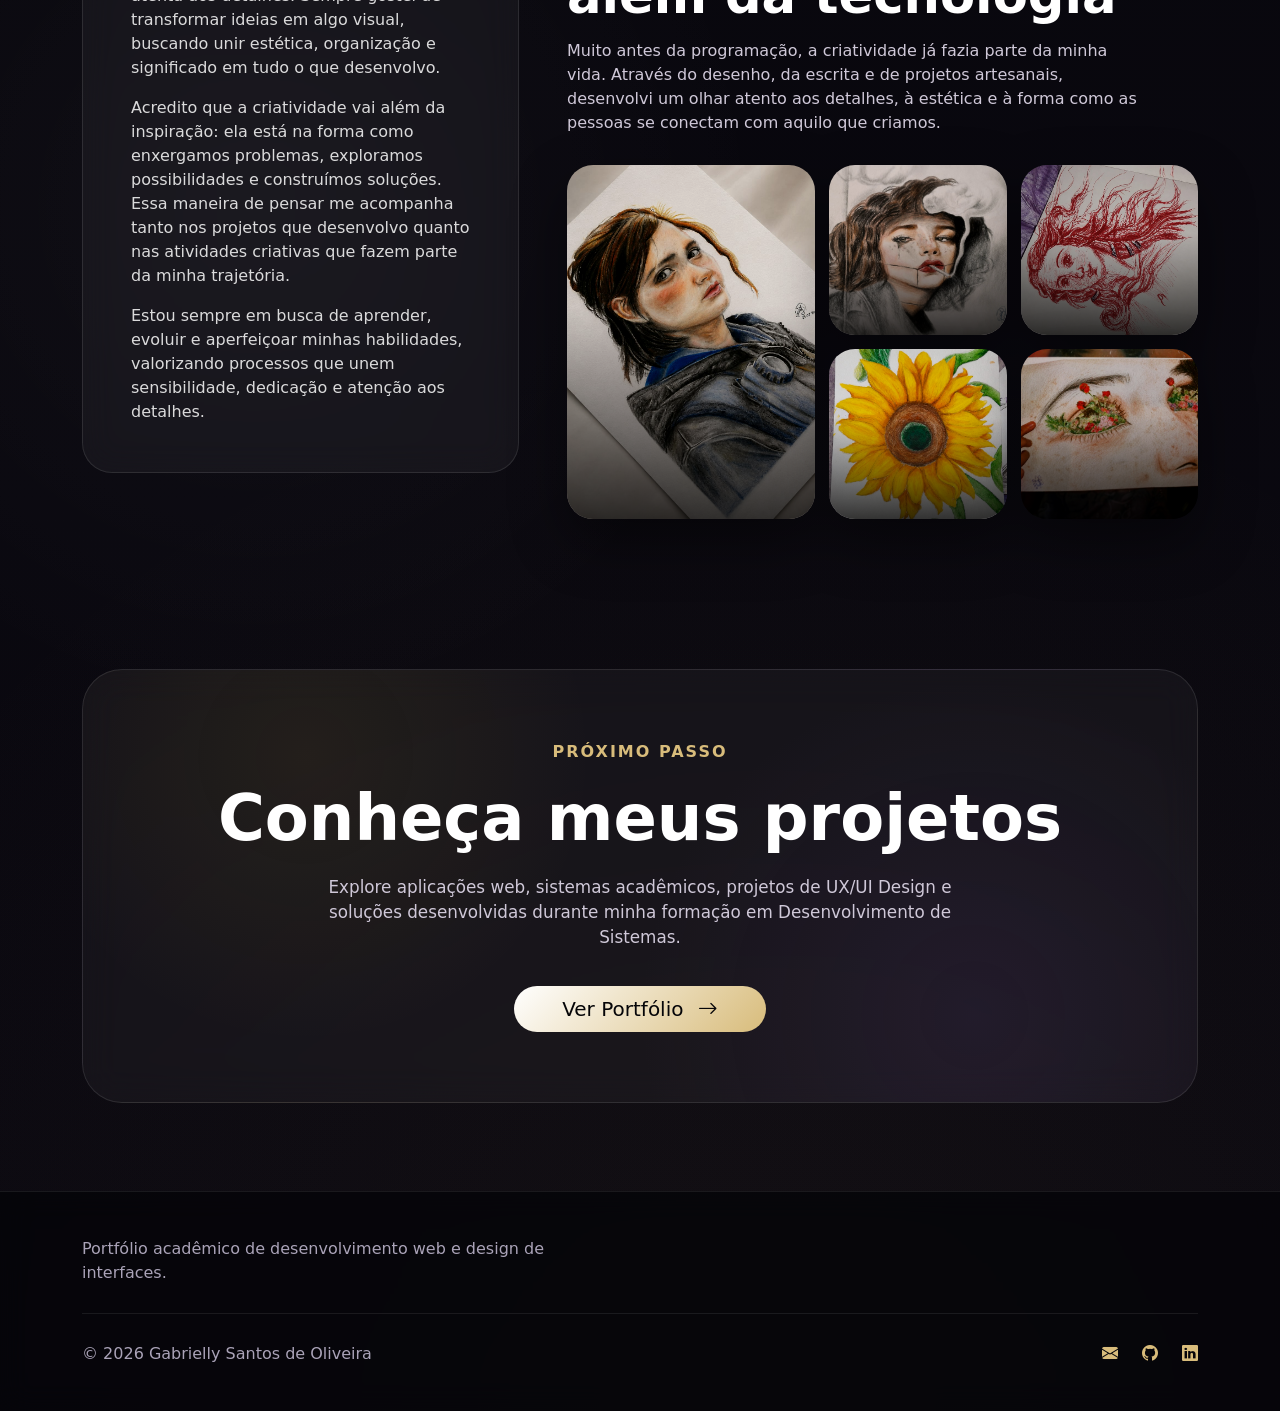
==== commit a617b33f: "att textos" ====
--- a/index.html
+++ b/index.html
@@ -67,7 +67,7 @@
           </h1>
 
           <h3 class="mt-4 fw-bold hero-subtitle">
-            Estudante de Técnico em<br>
+            Estudante do Técnico em<br>
             Desenvolvimento de Sistemas |
             <span class="typing-text"></span><span class="cursor">|</span>
           </h3>
--- a/style-index.css
+++ b/style-index.css
@@ -716,7 +716,7 @@
 
     .hero-intro {
 
-        font-weight: 440;
+        font-weight: 410;
         font-family: "Inter", sans-serif;
         font-size: 0.9rem !important;
     }
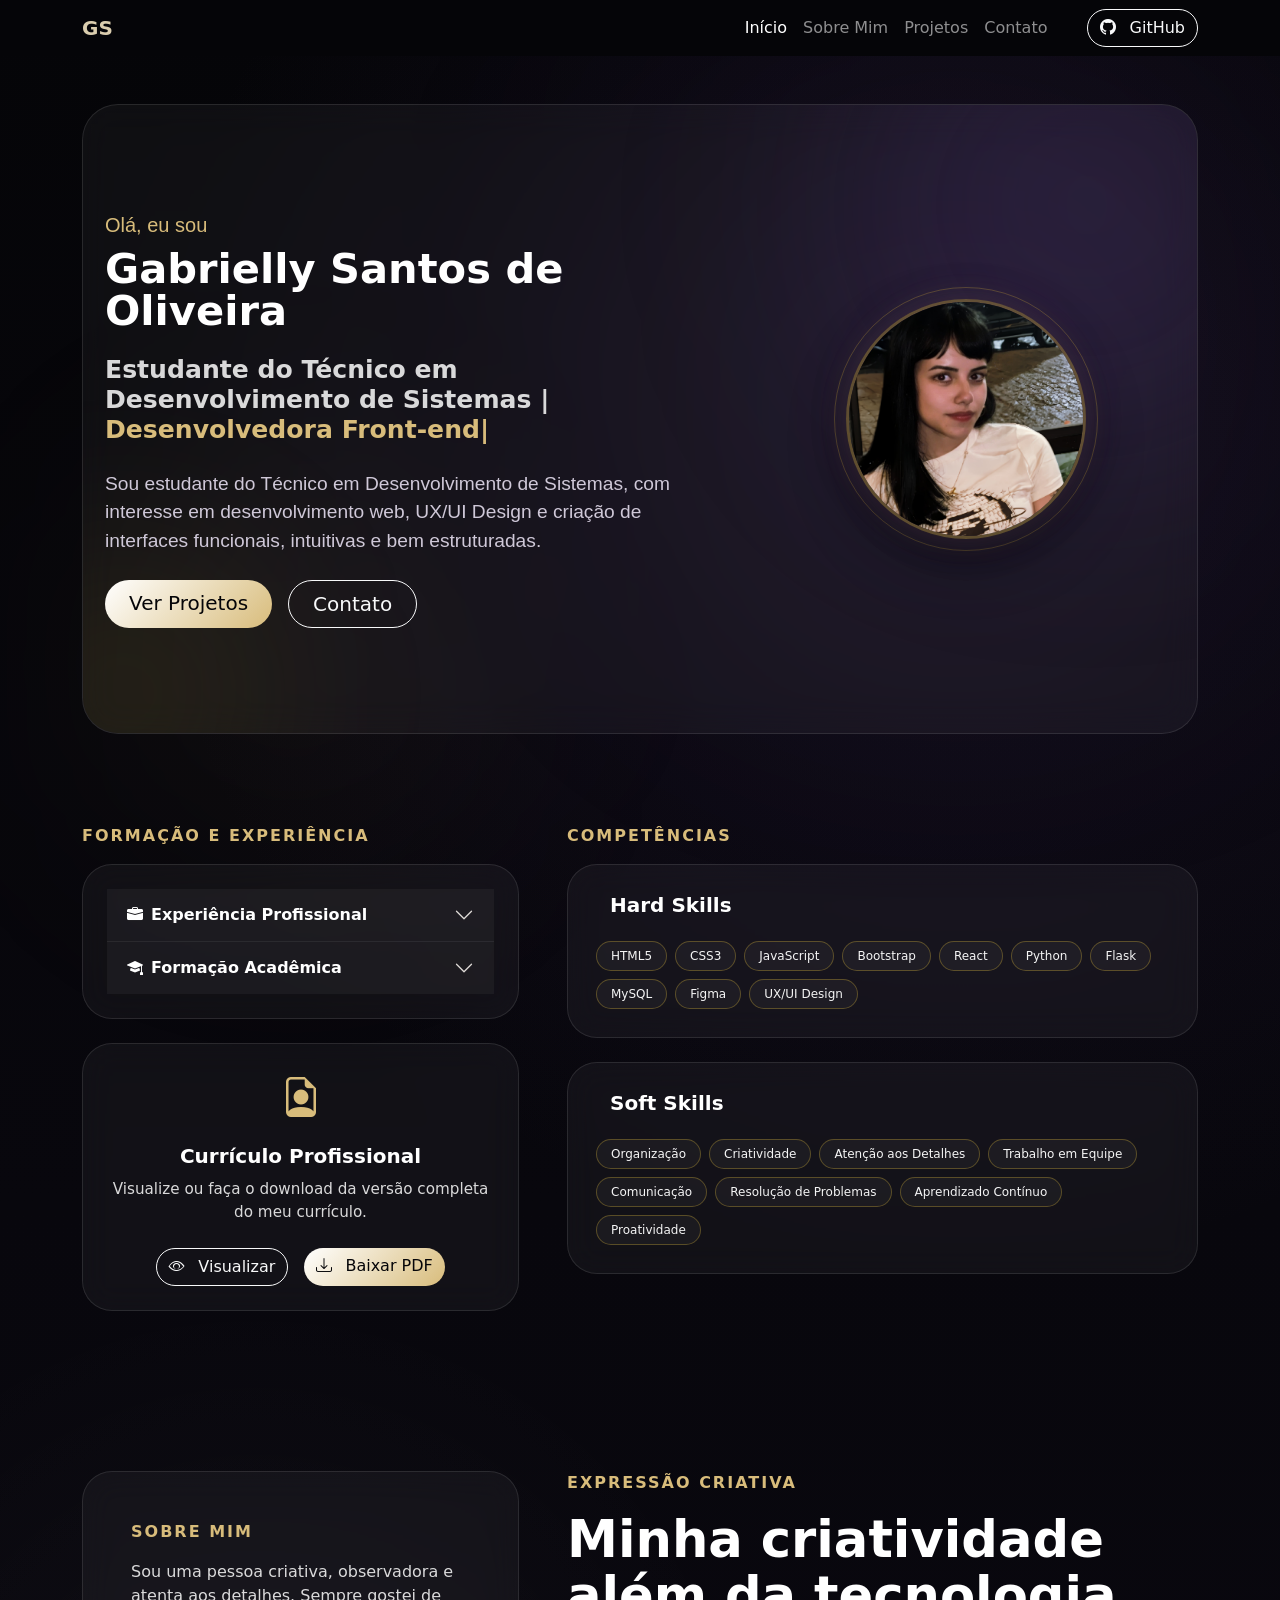
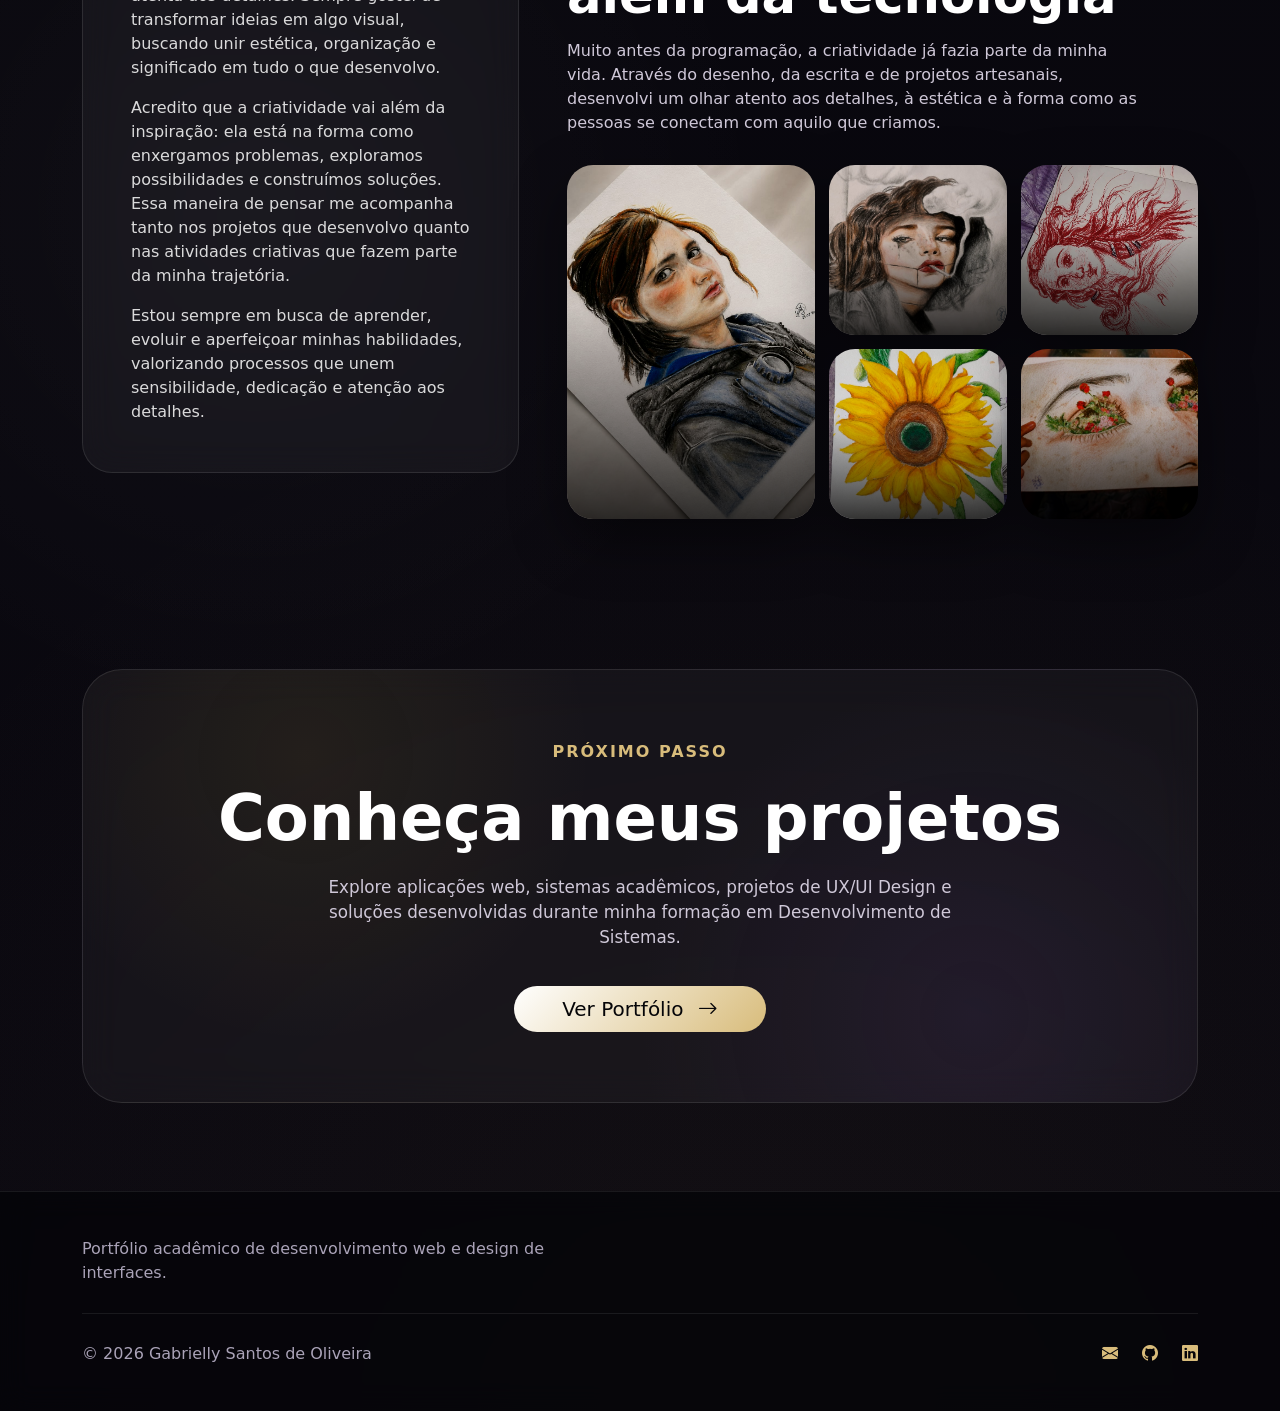
==== commit 07599550: "add favicon" ====
--- a/index.html
+++ b/index.html
@@ -4,10 +4,15 @@
 <head>
   <meta charset="UTF-8">
   <meta name="viewport" content="width=device-width, initial-scale=1.0">
-  <title>Meu Portfólio</title>
+  <title>Início | Gabrielly Santos</title>
   <link href="https://cdn.jsdelivr.net/npm/bootstrap@5.3.3/dist/css/bootstrap.min.css" rel="stylesheet">
   <link href="https://cdn.jsdelivr.net/npm/bootstrap-icons/font/bootstrap-icons.css" rel="stylesheet">
   <link rel="stylesheet" href="style-index.css">
+  <link rel="icon" href="favicon.ico">
+  <link rel="icon" type="image/png" sizes="32x32" href="favicon-32x32.png">
+  <link rel="icon" type="image/png" sizes="16x16" href="favicon-16x16.png">
+  <link rel="apple-touch-icon" href="apple-touch-icon.png">
+  <link rel="manifest" href="/site.webmanifest">
 </head>
 
 <body class="d-flex flex-column min-vh-100">
@@ -23,7 +28,7 @@
       <div class="collapse navbar-collapse" id="menu">
         <ul class="navbar-nav ms-auto align-items-lg-center">
           <li class="nav-item">
-            <a class="nav-link active" href="index.html">Home</a>
+            <a class="nav-link active" href="index.html">Início</a>
           </li>
 
           <li class="nav-item">
--- a/style-index.css
+++ b/style-index.css
@@ -117,9 +117,10 @@
     font-weight: 400;
     font-family: "Inter", sans-serif;
 }
+
 .hero-intro {
-  color: #d8bc7b;
-   font-weight: 400;
+    color: #d8bc7b;
+    font-weight: 400;
 }
 
 .hero-art::after {
@@ -710,8 +711,39 @@
 }
 
 @media (max-width: 576px) {
+
+    .accordion-item {
+        scroll-margin-top: 20px;
+    }
+
     main.container {
         padding-inline: 20px;
+    }
+
+    .art-card {
+        backdrop-filter: none !important;
+        transition: none !important;
+    }
+
+    .skill-category-card {
+        backdrop-filter: none !important;
+        transition: none !important;
+    }
+
+    .cta-card {
+        backdrop-filter: none !important;
+    }
+
+    .navbar-collapse {
+        transition: none !important;
+    }
+
+    .navbar-collapse.collapsing {
+        transition: none !important;
+    }
+
+    .accordion-collapse {
+        transition: none !important;
     }
 
     .hero-intro {
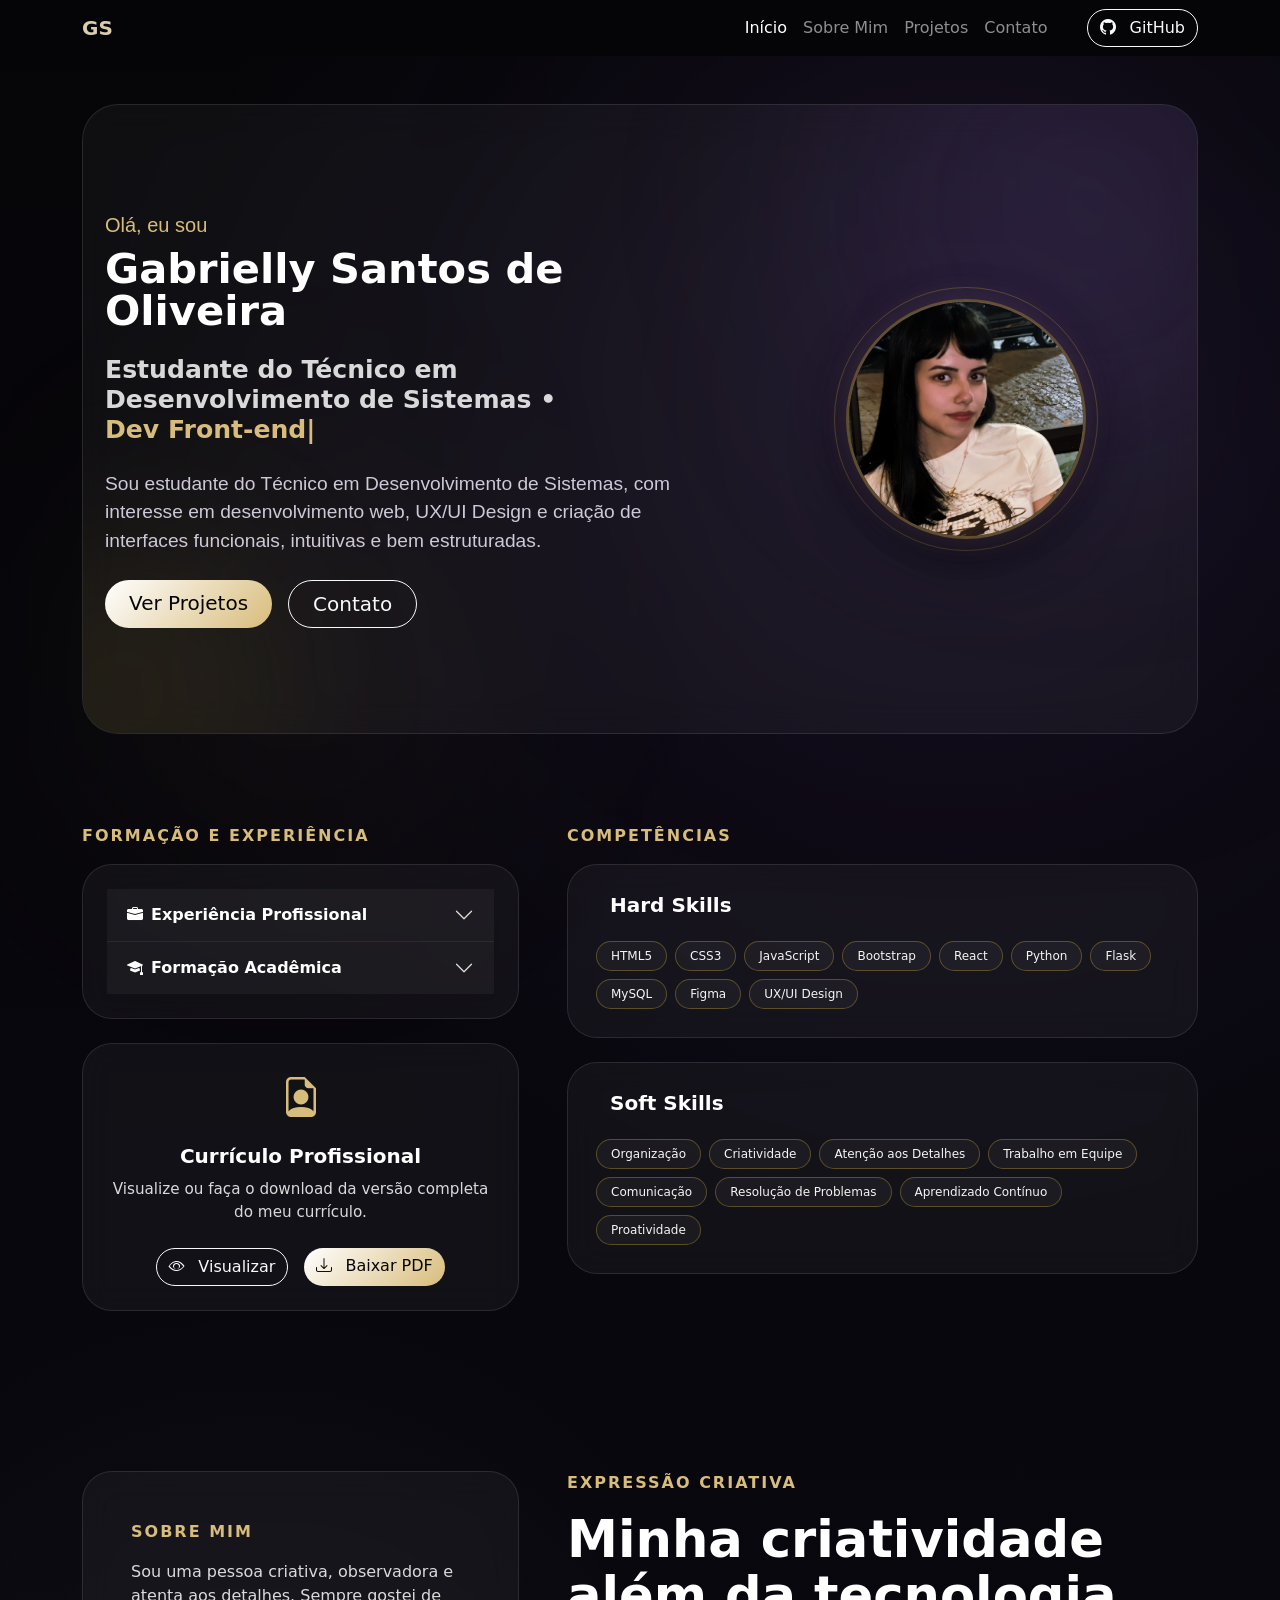
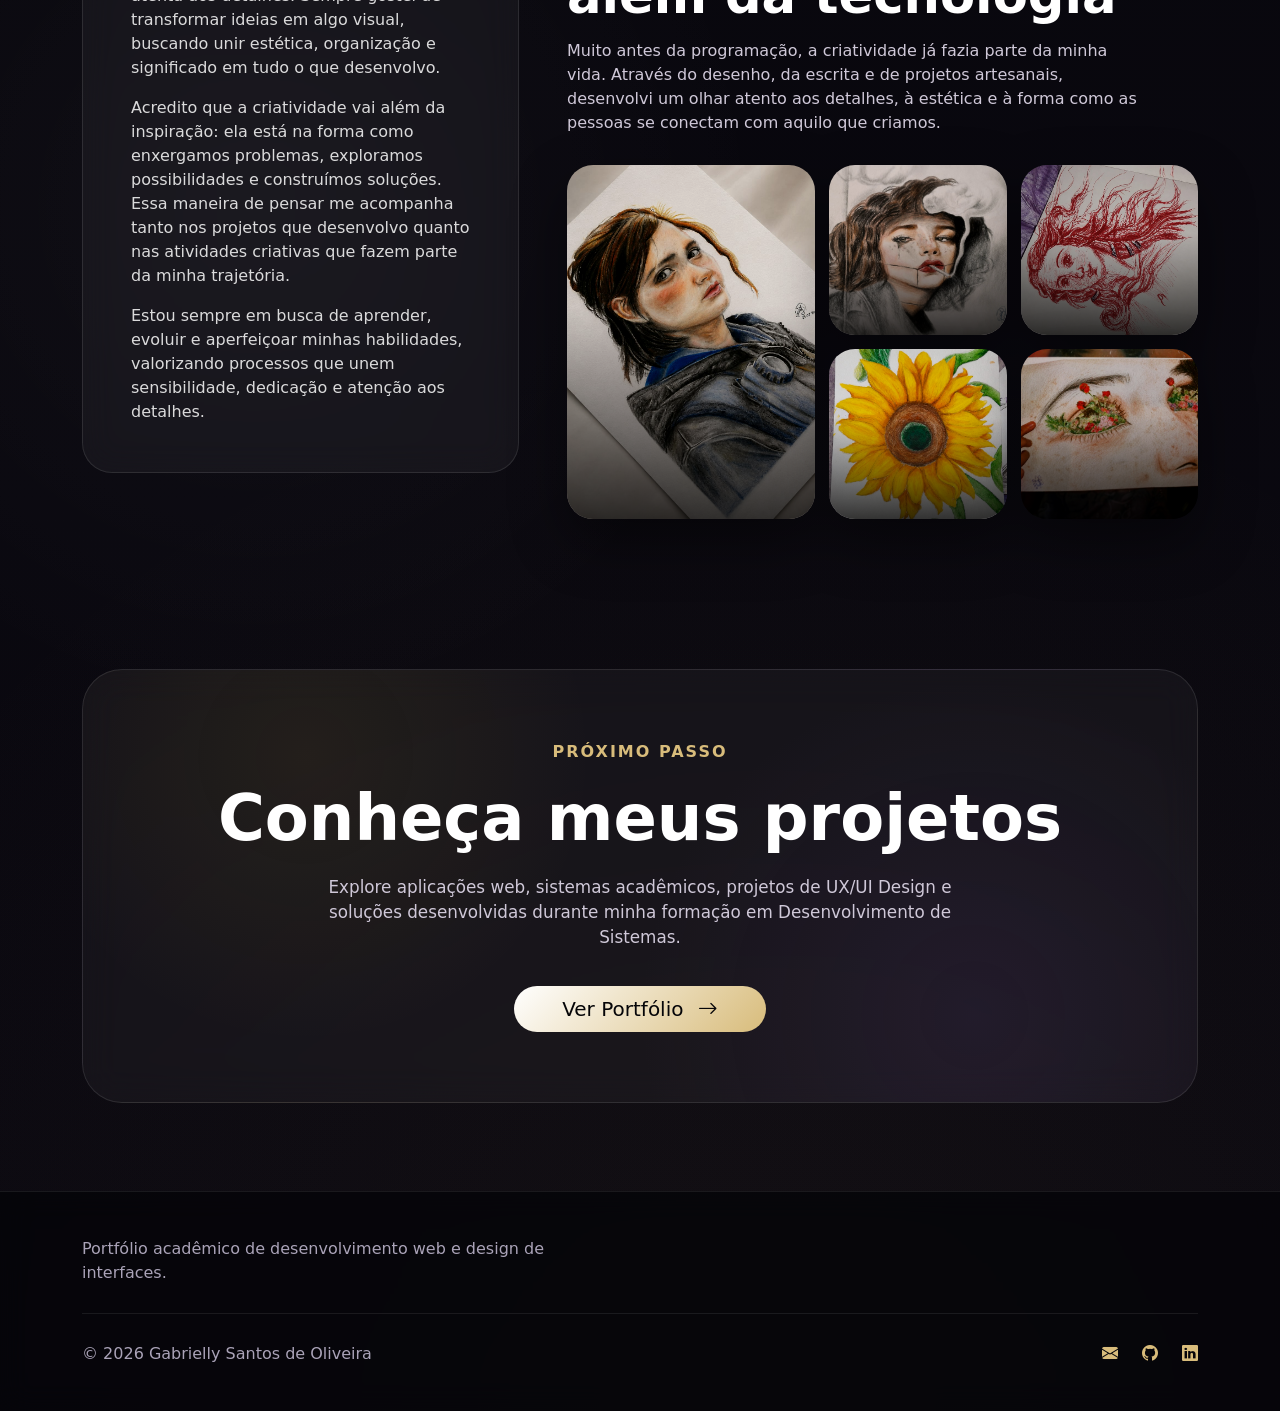
==== commit abbe4d0e: "att typing" ====
--- a/index.html
+++ b/index.html
@@ -73,7 +73,7 @@
 
           <h3 class="mt-4 fw-bold hero-subtitle">
             Estudante do Técnico em<br>
-            Desenvolvimento de Sistemas |
+            Desenvolvimento de Sistemas •
             <span class="typing-text"></span><span class="cursor">|</span>
           </h3>
 
--- a/style-index.css
+++ b/style-index.css
@@ -372,8 +372,8 @@
 
 .typing-text {
     color: #d8bc7b;
-    /* display: inline-block;
-    white-space: nowrap; */
+    display: inline-block;
+    white-space: nowrap;
 }
 
 .cursor {
@@ -773,8 +773,8 @@
     }
 
     .hero-subtitle {
-        font-size: 1.25rem;
-        min-height: 2.5rem;
+        font-size: 1.28rem;
+        min-height: 5.5rem;
         line-height: 1.2;
     }
 
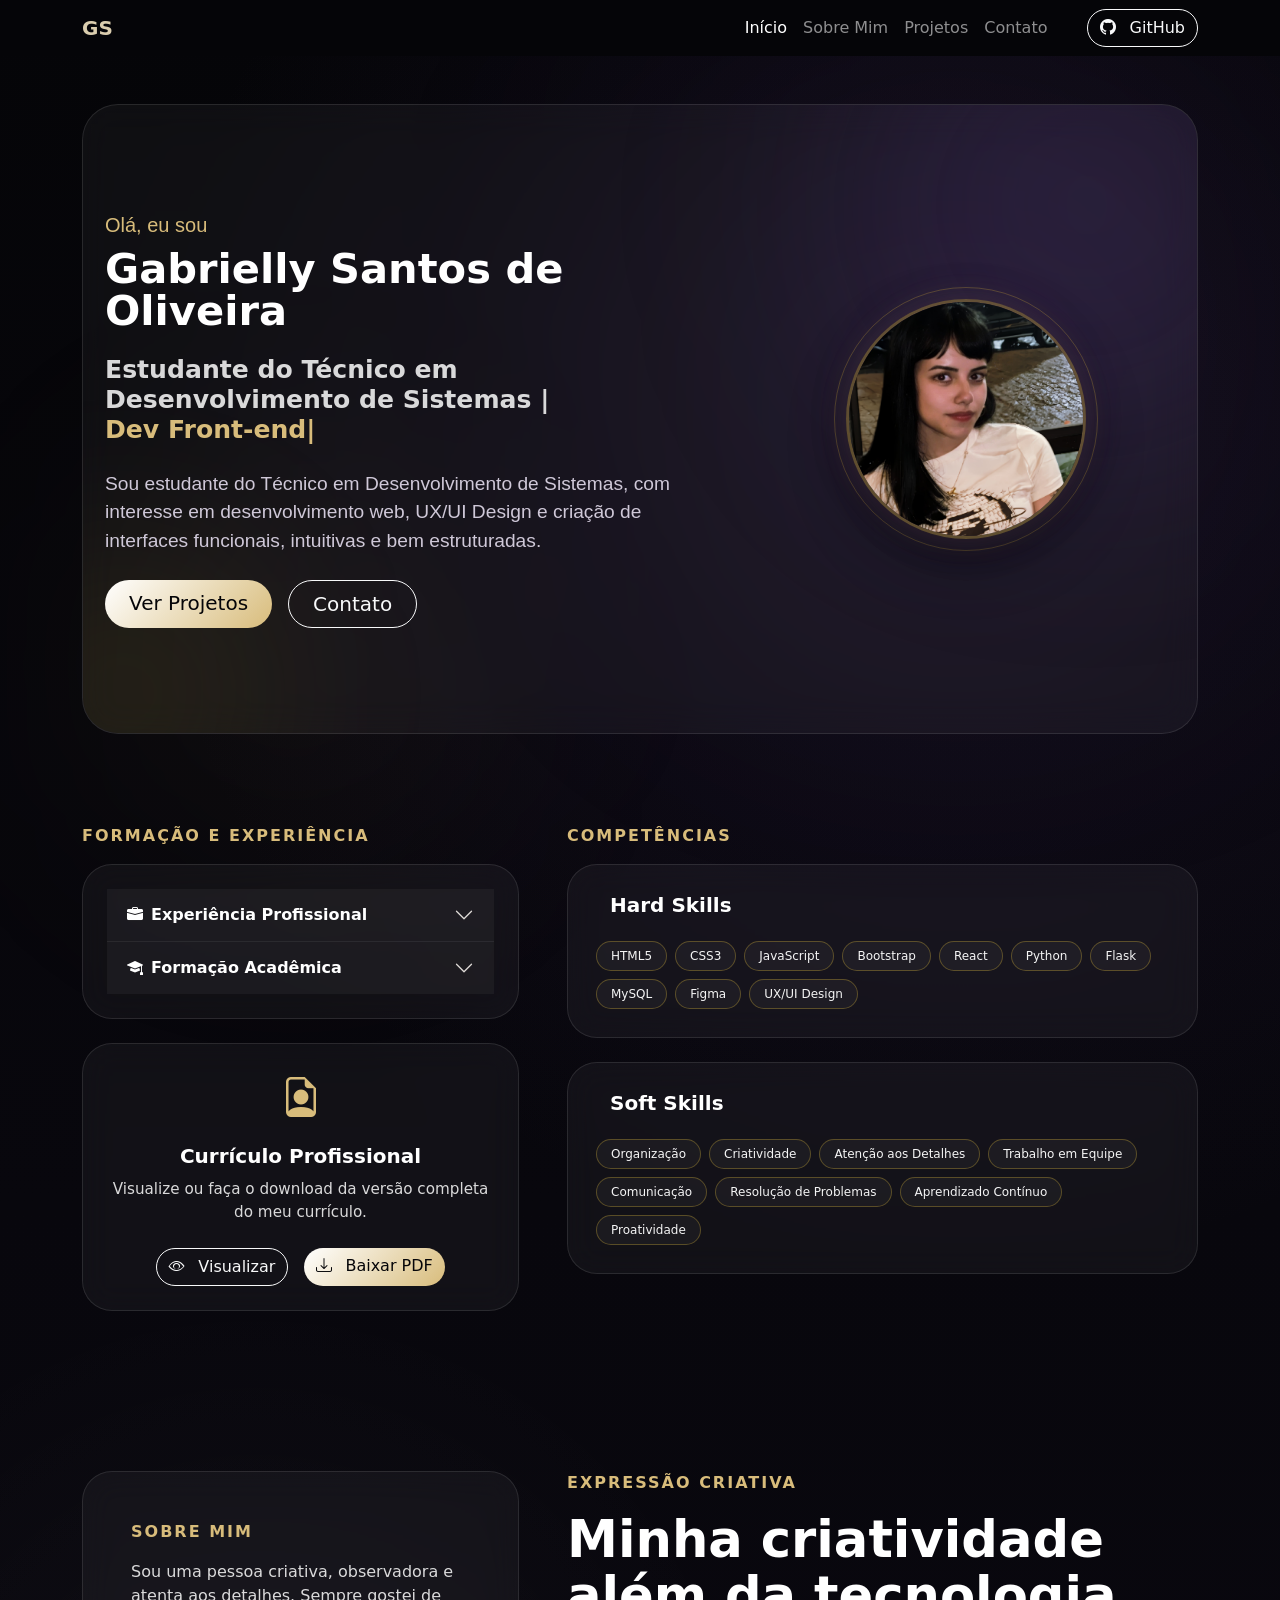
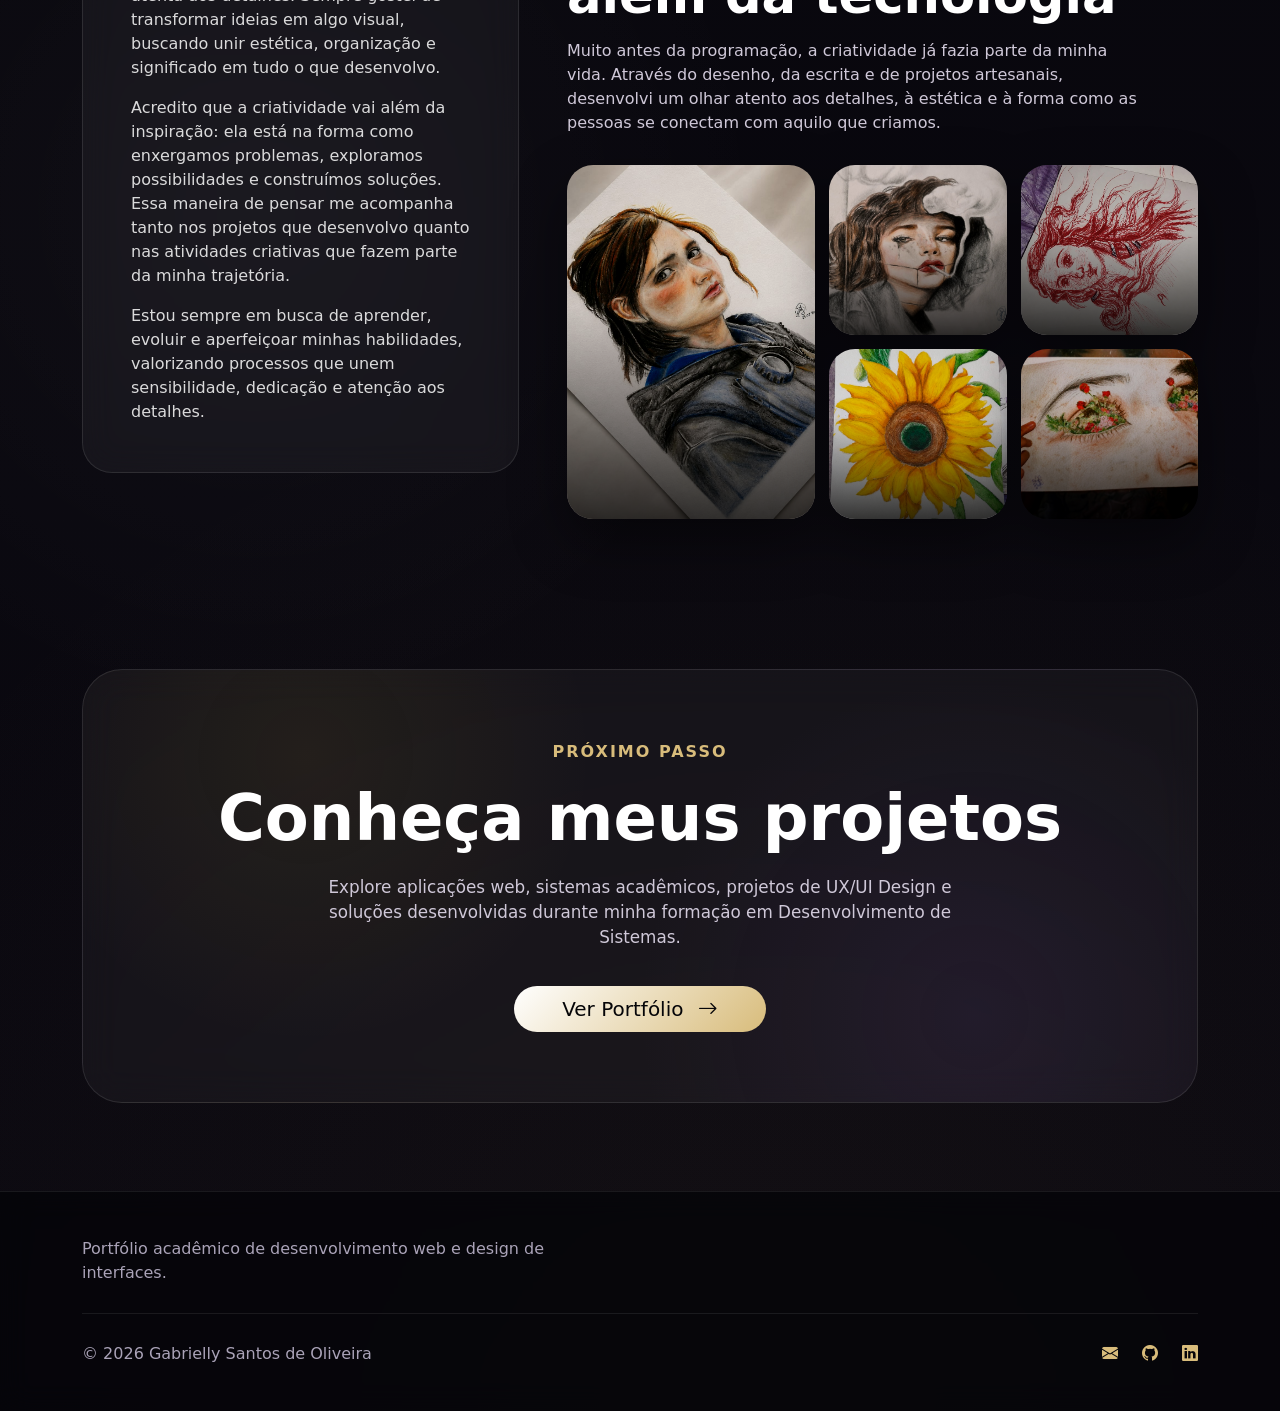
==== commit c321f1e2: "att typing" ====
--- a/index.html
+++ b/index.html
@@ -73,7 +73,7 @@
 
           <h3 class="mt-4 fw-bold hero-subtitle">
             Estudante do Técnico em<br>
-            Desenvolvimento de Sistemas •
+            Desenvolvimento de Sistemas |
             <span class="typing-text"></span><span class="cursor">|</span>
           </h3>
 
--- a/style-index.css
+++ b/style-index.css
@@ -773,7 +773,7 @@
     }
 
     .hero-subtitle {
-        font-size: 1.28rem;
+        font-size: 1.32rem;
         min-height: 5.5rem;
         line-height: 1.2;
     }
